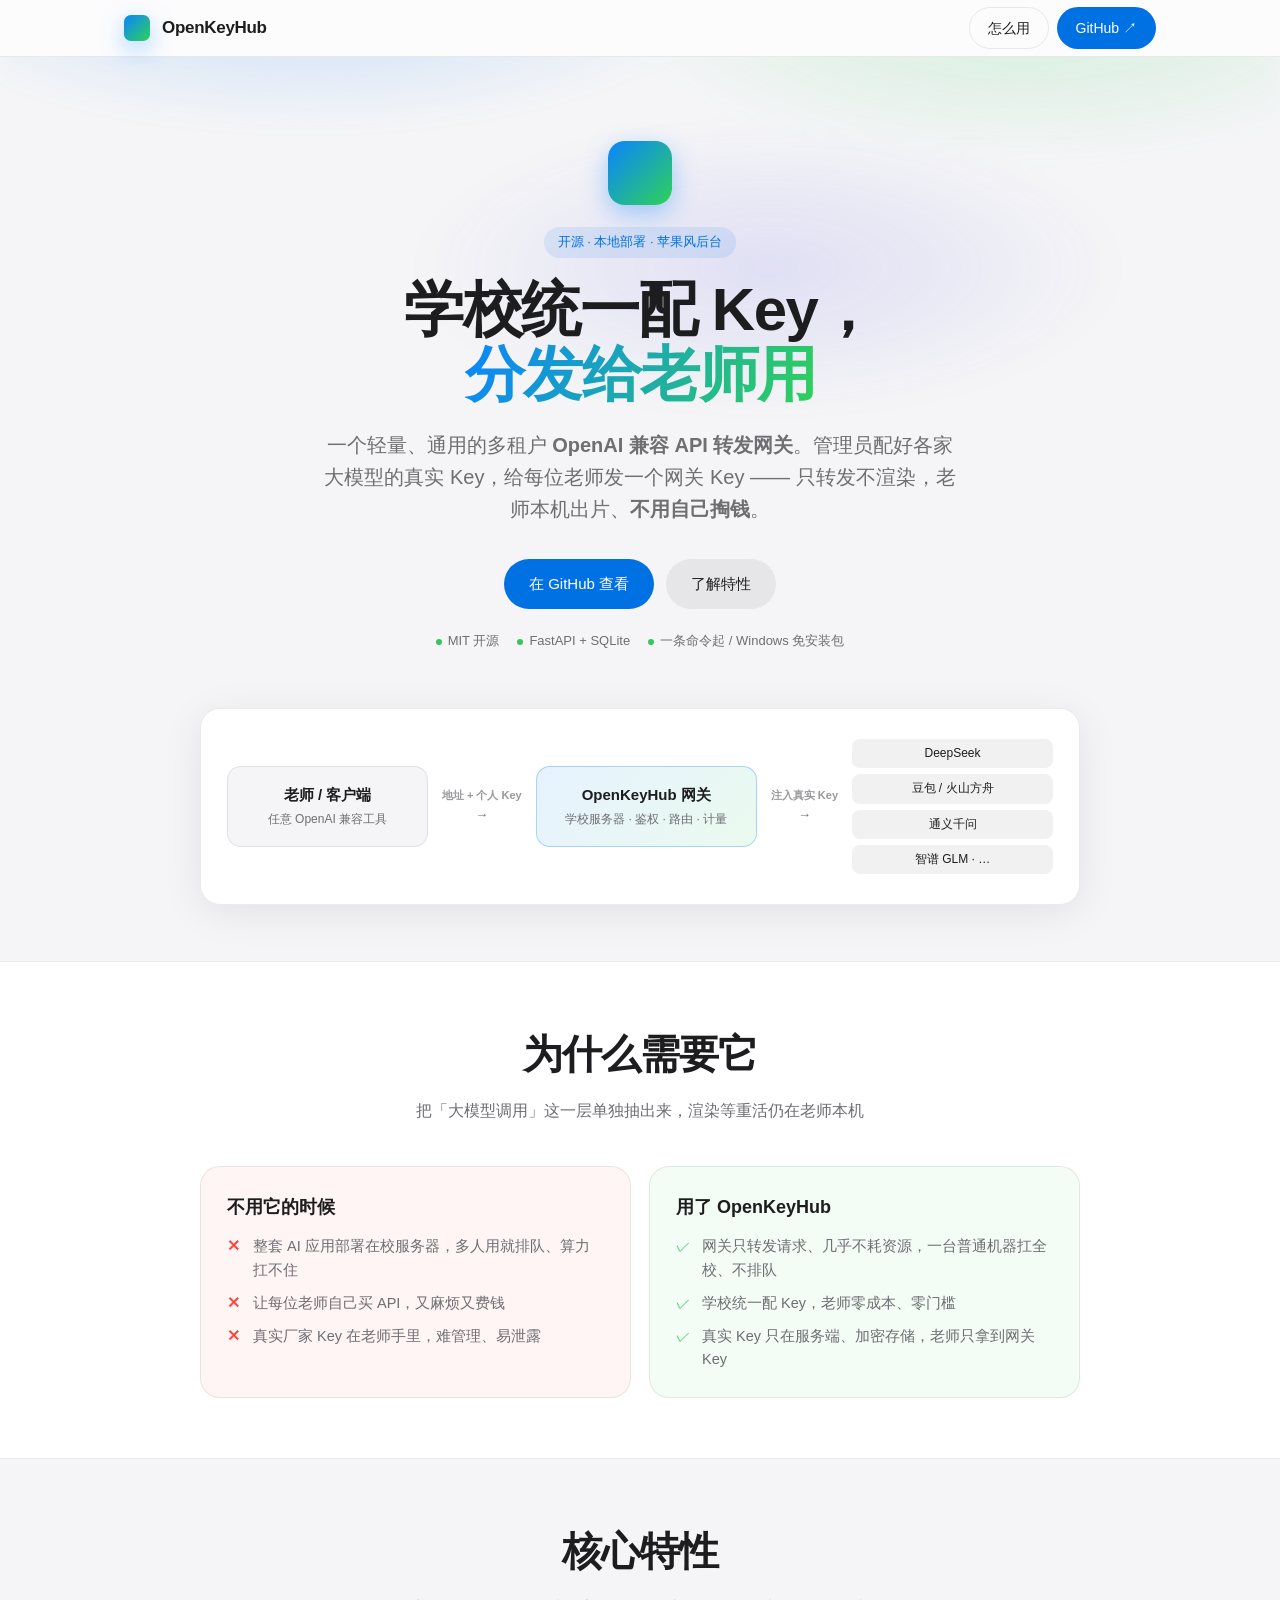
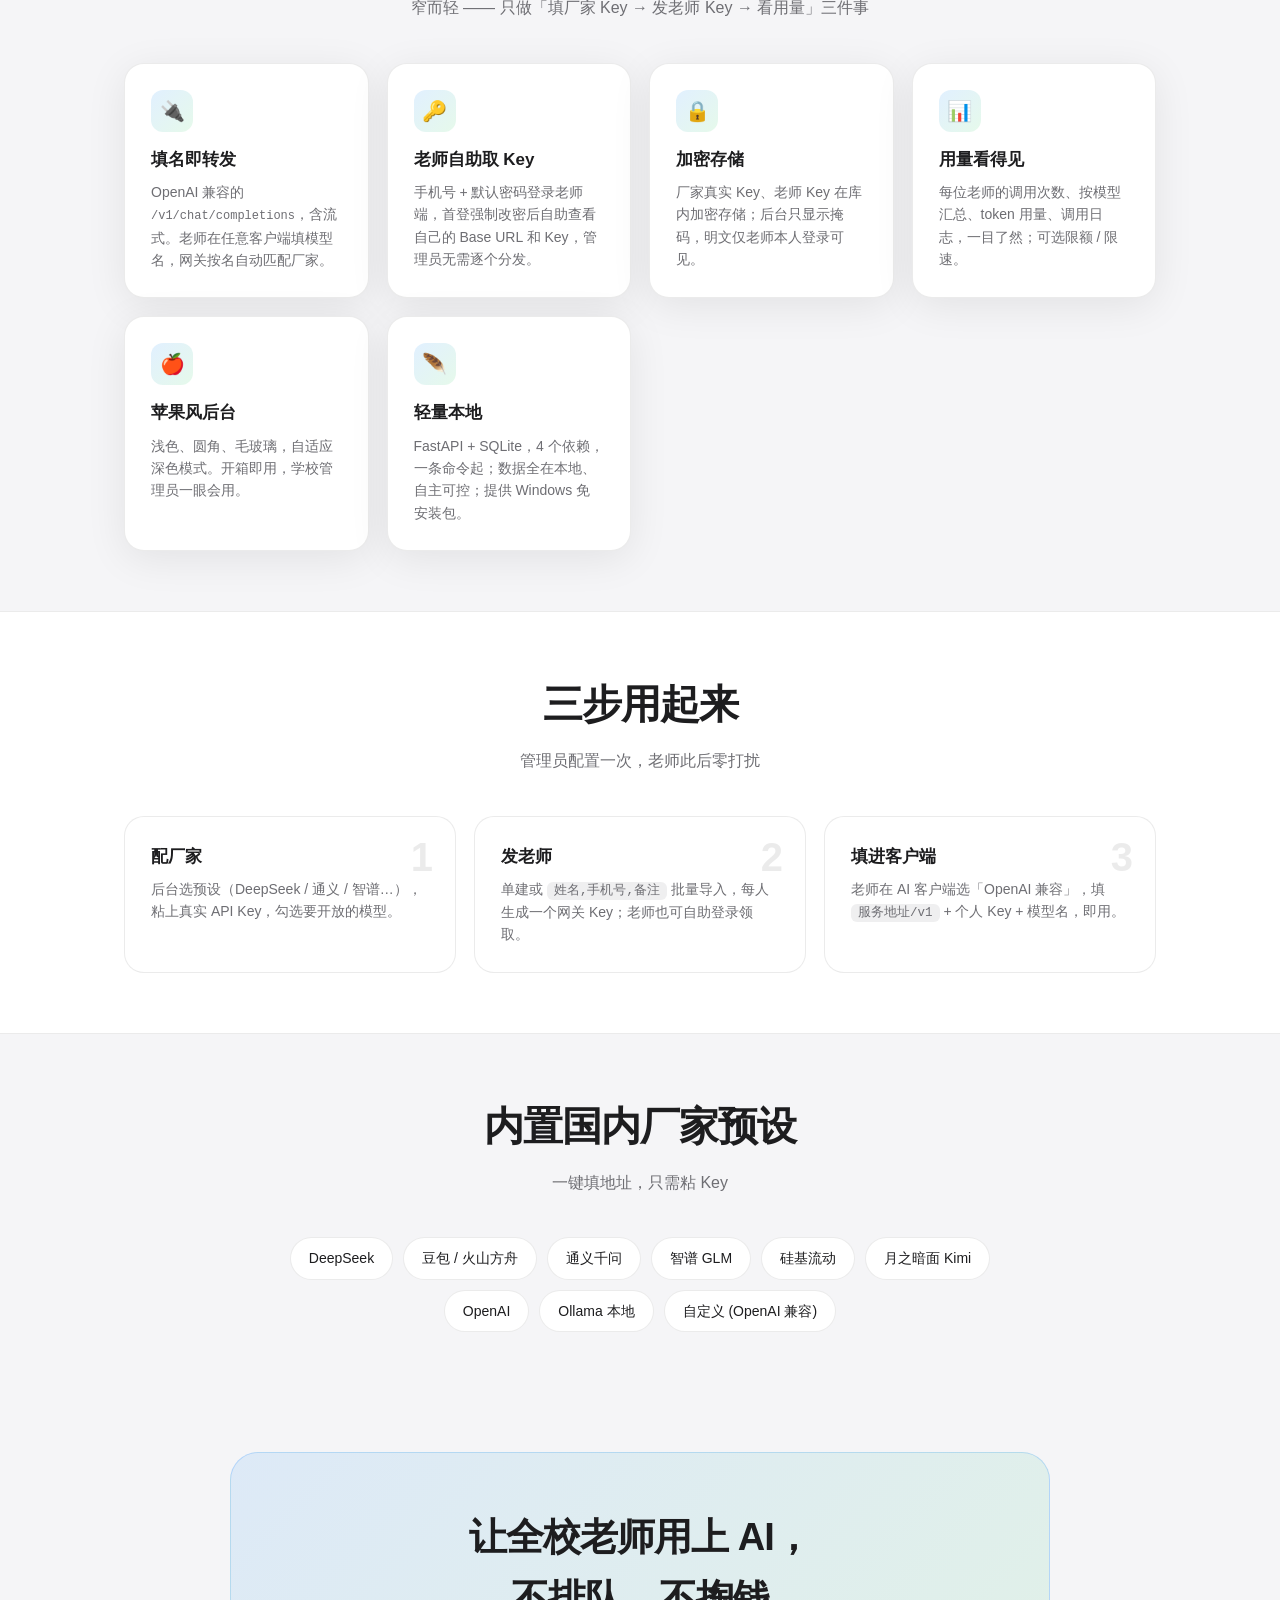
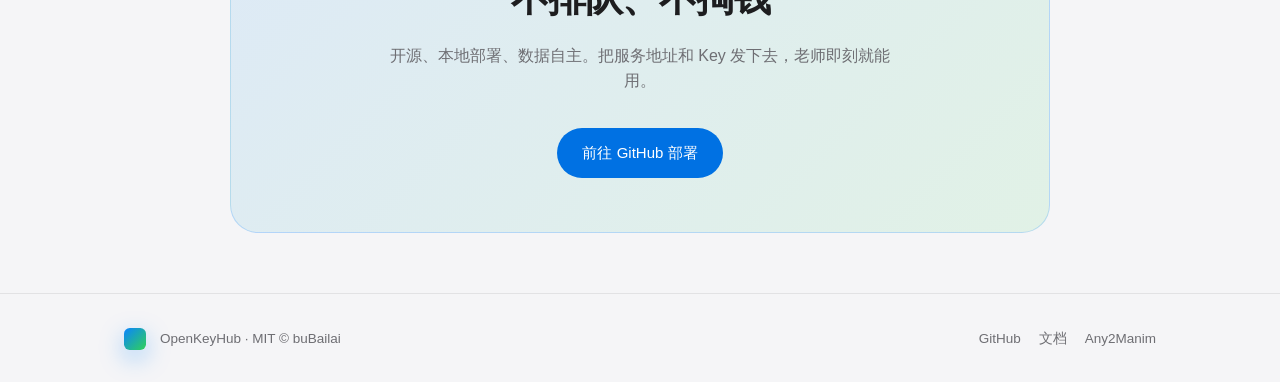
==== docs/index.html @ a52e0bde "新增落地页（docs/index.html）：单页介绍封面，苹果风，自包含可 GitHub Pages 托管" ====
<!DOCTYPE html>
<html lang="zh-CN">
<head>
<meta charset="UTF-8">
<meta name="viewport" content="width=device-width, initial-scale=1, viewport-fit=cover">
<title>OpenKeyHub · 学校统一配 Key，分发给老师</title>
<meta name="description" content="OpenKeyHub —— 一个轻量、通用的多租户 OpenAI 兼容 API 转发网关。学校统一配各家大模型 Key，给老师分发网关 Key；只转发不渲染，老师本机出片、不用自己掏钱。开源 · 本地部署。">
<style>
:root{
  --bg:#f5f5f7; --bg2:#fff; --ink:#1d1d1f; --ink2:#6e6e73;
  --line:rgba(0,0,0,.08); --blue:#0071e3; --green:#34c759;
  --radius:20px; --shadow:0 8px 40px rgba(0,0,0,.08);
  --glass:rgba(255,255,255,.7);
}
@media (prefers-color-scheme:dark){
  :root{--bg:#000;--bg2:#1c1c1e;--ink:#f5f5f7;--ink2:#98989d;
    --line:rgba(255,255,255,.12);--glass:rgba(28,28,30,.66);--shadow:0 8px 40px rgba(0,0,0,.5);}
}
*{margin:0;padding:0;box-sizing:border-box}
html{scroll-behavior:smooth}
body{font-family:-apple-system,BlinkMacSystemFont,"SF Pro SC","SF Pro Text","PingFang SC","Helvetica Neue",Arial,sans-serif;
  background:var(--bg);color:var(--ink);-webkit-font-smoothing:antialiased;line-height:1.6;overflow-x:hidden}
a{color:inherit;text-decoration:none}
.wrap{max-width:1080px;margin:0 auto;padding:0 24px}
.logo-dot{width:var(--s,40px);height:var(--s,40px);border-radius:26%;
  background:linear-gradient(135deg,#0a84ff,#30d158);box-shadow:0 8px 24px rgba(10,132,255,.35)}

/* nav */
nav{position:sticky;top:0;z-index:20;backdrop-filter:saturate(180%) blur(20px);
  -webkit-backdrop-filter:saturate(180%) blur(20px);background:var(--glass);border-bottom:1px solid var(--line)}
nav .wrap{display:flex;align-items:center;gap:12px;height:56px}
nav .logo-dot{--s:26px}
nav b{font-size:17px;letter-spacing:-.3px}
nav .sp{margin-left:auto;display:flex;gap:8px;align-items:center}
.btn{display:inline-flex;align-items:center;gap:7px;border-radius:980px;padding:9px 18px;font-size:14px;
  font-weight:500;transition:.15s;border:1px solid transparent;white-space:nowrap}
.btn.primary{background:var(--blue);color:#fff}
.btn.primary:hover{filter:brightness(1.06);transform:translateY(-1px)}
.btn.ghost{background:rgba(120,120,128,.12);color:var(--ink)}
.btn.ghost:hover{background:rgba(120,120,128,.2)}
.btn.line{border-color:var(--line)}

/* hero */
.hero{position:relative;padding:84px 0 56px;text-align:center;overflow:hidden}
.hero::before{content:"";position:absolute;inset:-20% 0 auto 0;height:560px;z-index:0;
  background:
    radial-gradient(48% 40% at 24% 18%,rgba(10,132,255,.20),transparent 70%),
    radial-gradient(46% 42% at 80% 22%,rgba(48,209,88,.18),transparent 70%),
    radial-gradient(40% 38% at 60% 70%,rgba(94,92,230,.14),transparent 70%);
  filter:blur(8px)}
.hero .wrap{position:relative;z-index:1}
.hero .logo-dot{--s:64px;margin:0 auto 22px}
.eyebrow{display:inline-block;font-size:13px;font-weight:500;color:var(--blue);
  background:rgba(0,113,227,.1);padding:5px 14px;border-radius:980px;margin-bottom:20px}
h1{font-size:clamp(34px,6vw,60px);line-height:1.08;letter-spacing:-1.5px;font-weight:680}
h1 .grad{background:linear-gradient(120deg,#0a84ff,#30d158);-webkit-background-clip:text;background-clip:text;color:transparent}
.lead{font-size:clamp(16px,2.2vw,20px);color:var(--ink2);max-width:640px;margin:22px auto 0}
.cta{display:flex;gap:12px;justify-content:center;flex-wrap:wrap;margin-top:34px}
.cta .btn{padding:12px 24px;font-size:15px}
.meta{margin-top:22px;font-size:13px;color:var(--ink2);display:flex;gap:18px;justify-content:center;flex-wrap:wrap}
.meta span{display:inline-flex;align-items:center;gap:6px}
.dot{width:6px;height:6px;border-radius:50%;background:var(--green)}

/* flow diagram (composite cover visual) */
.flow{margin:56px auto 0;max-width:880px;background:var(--bg2);border:1px solid var(--line);
  border-radius:var(--radius);box-shadow:var(--shadow);padding:30px 26px;
  display:grid;grid-template-columns:1fr auto 1.1fr auto 1fr;align-items:center;gap:14px}
.node{text-align:center}
.node .box{background:var(--bg);border:1px solid var(--line);border-radius:14px;padding:16px 12px}
.node.hub .box{background:linear-gradient(135deg,rgba(10,132,255,.1),rgba(48,209,88,.1));
  border-color:rgba(10,132,255,.3)}
.node .t{font-weight:600;font-size:15px}
.node .s{font-size:12px;color:var(--ink2);margin-top:3px}
.vendors{display:flex;flex-direction:column;gap:6px}
.vendors .v{font-size:12px;background:rgba(120,120,128,.1);border-radius:8px;padding:5px 8px}
.arrow{color:var(--ink2);font-size:13px;text-align:center}
.arrow b{display:block;font-size:11px;opacity:.7}
@media(max-width:760px){.flow{grid-template-columns:1fr;gap:10px}.arrow{transform:rotate(90deg);padding:2px 0}}

/* sections */
section{padding:60px 0}
.sec-h{text-align:center;margin-bottom:42px}
.sec-h h2{font-size:clamp(26px,4vw,40px);letter-spacing:-1px;font-weight:680}
.sec-h p{color:var(--ink2);margin-top:12px;font-size:16px}

/* problem -> solution band */
.band{background:var(--bg2);border-top:1px solid var(--line);border-bottom:1px solid var(--line)}
.ps{display:grid;grid-template-columns:1fr 1fr;gap:18px;max-width:880px;margin:0 auto}
.ps .card{border:1px solid var(--line);border-radius:var(--radius);padding:26px}
.ps .pain{background:rgba(255,59,48,.05)}
.ps .fix{background:rgba(52,199,89,.06)}
.ps h3{font-size:18px;margin-bottom:14px}
.ps ul{list-style:none;display:flex;flex-direction:column;gap:10px}
.ps li{padding-left:26px;position:relative;color:var(--ink2);font-size:14.5px}
.ps li::before{position:absolute;left:0;top:0}
.ps .pain li::before{content:"✕";color:#ff3b30}
.ps .fix li::before{content:"✓";color:var(--green)}
@media(max-width:680px){.ps{grid-template-columns:1fr}}

/* features */
.grid{display:grid;grid-template-columns:repeat(auto-fit,minmax(240px,1fr));gap:18px}
.feat{background:var(--bg2);border:1px solid var(--line);border-radius:var(--radius);
  padding:26px;box-shadow:var(--shadow);transition:.2s}
.feat:hover{transform:translateY(-3px)}
.feat .ic{width:42px;height:42px;border-radius:12px;display:grid;place-items:center;font-size:20px;margin-bottom:14px;
  background:linear-gradient(135deg,rgba(10,132,255,.12),rgba(48,209,88,.12))}
.feat h3{font-size:17px;margin-bottom:8px}
.feat p{color:var(--ink2);font-size:14px}

/* steps */
.steps{display:grid;grid-template-columns:repeat(3,1fr);gap:18px;counter-reset:s}
.step{background:var(--bg2);border:1px solid var(--line);border-radius:var(--radius);padding:26px;position:relative}
.step::before{counter-increment:s;content:counter(s);position:absolute;top:20px;right:22px;
  font-size:40px;font-weight:700;color:var(--line);line-height:1}
.step h3{font-size:17px;margin-bottom:8px}
.step p{color:var(--ink2);font-size:14px}
.step code{font-family:ui-monospace,"SF Mono",Menlo,monospace;font-size:12.5px;
  background:rgba(120,120,128,.12);padding:2px 7px;border-radius:6px}
@media(max-width:760px){.steps{grid-template-columns:1fr}}

/* vendors strip */
.chips{display:flex;flex-wrap:wrap;gap:10px;justify-content:center;max-width:760px;margin:0 auto}
.chip{background:var(--bg2);border:1px solid var(--line);border-radius:980px;padding:9px 18px;font-size:14px;font-weight:500}

/* cta band */
.final{text-align:center}
.final .box{background:linear-gradient(135deg,rgba(10,132,255,.1),rgba(48,209,88,.1));
  border:1px solid rgba(10,132,255,.2);border-radius:28px;padding:54px 30px;max-width:820px;margin:0 auto}
.final h2{font-size:clamp(26px,4vw,38px);letter-spacing:-1px;font-weight:680}
.final p{color:var(--ink2);margin:14px auto 0;max-width:520px}

/* footer */
footer{border-top:1px solid var(--line);padding:34px 0;color:var(--ink2);font-size:13.5px}
footer .wrap{display:flex;align-items:center;gap:14px;flex-wrap:wrap}
footer .sp{margin-left:auto;display:flex;gap:18px}
footer a:hover{color:var(--ink)}
</style>
</head>
<body>

<nav>
  <div class="wrap">
    <div class="logo-dot"></div>
    <b>OpenKeyHub</b>
    <div class="sp">
      <a class="btn line" href="#how">怎么用</a>
      <a class="btn primary" href="https://github.com/buBailai/OpenKeyHub" target="_blank">GitHub ↗</a>
    </div>
  </div>
</nav>

<header class="hero">
  <div class="wrap">
    <div class="logo-dot"></div>
    <div class="eyebrow">开源 · 本地部署 · 苹果风后台</div>
    <h1>学校统一配 Key，<br><span class="grad">分发给老师用</span></h1>
    <p class="lead">一个轻量、通用的多租户 <b>OpenAI 兼容 API 转发网关</b>。管理员配好各家大模型的真实 Key，给每位老师发一个网关 Key —— 只转发不渲染，老师本机出片、<b>不用自己掏钱</b>。</p>
    <div class="cta">
      <a class="btn primary" href="https://github.com/buBailai/OpenKeyHub" target="_blank">在 GitHub 查看</a>
      <a class="btn ghost" href="#features">了解特性</a>
    </div>
    <div class="meta">
      <span><span class="dot"></span>MIT 开源</span>
      <span><span class="dot"></span>FastAPI + SQLite</span>
      <span><span class="dot"></span>一条命令起 / Windows 免安装包</span>
    </div>

    <!-- 复合封面：链路示意 -->
    <div class="flow">
      <div class="node">
        <div class="box"><div class="t">老师 / 客户端</div><div class="s">任意 OpenAI 兼容工具</div></div>
      </div>
      <div class="arrow"><b>地址 + 个人 Key</b>→</div>
      <div class="node hub">
        <div class="box"><div class="t">OpenKeyHub 网关</div><div class="s">学校服务器 · 鉴权 · 路由 · 计量</div></div>
      </div>
      <div class="arrow"><b>注入真实 Key</b>→</div>
      <div class="node">
        <div class="vendors">
          <div class="v">DeepSeek</div><div class="v">豆包 / 火山方舟</div>
          <div class="v">通义千问</div><div class="v">智谱 GLM · …</div>
        </div>
      </div>
    </div>
  </div>
</header>

<div class="band">
  <section>
    <div class="wrap">
      <div class="sec-h">
        <h2>为什么需要它</h2>
        <p>把「大模型调用」这一层单独抽出来，渲染等重活仍在老师本机</p>
      </div>
      <div class="ps">
        <div class="card pain">
          <h3>不用它的时候</h3>
          <ul>
            <li>整套 AI 应用部署在校服务器，多人用就排队、算力扛不住</li>
            <li>让每位老师自己买 API，又麻烦又费钱</li>
            <li>真实厂家 Key 在老师手里，难管理、易泄露</li>
          </ul>
        </div>
        <div class="card fix">
          <h3>用了 OpenKeyHub</h3>
          <ul>
            <li>网关只转发请求、几乎不耗资源，一台普通机器扛全校、不排队</li>
            <li>学校统一配 Key，老师零成本、零门槛</li>
            <li>真实 Key 只在服务端、加密存储，老师只拿到网关 Key</li>
          </ul>
        </div>
      </div>
    </div>
  </section>
</div>

<section id="features">
  <div class="wrap">
    <div class="sec-h">
      <h2>核心特性</h2>
      <p>窄而轻 —— 只做「填厂家 Key → 发老师 Key → 看用量」三件事</p>
    </div>
    <div class="grid">
      <div class="feat"><div class="ic">🔌</div><h3>填名即转发</h3>
        <p>OpenAI 兼容的 <code style="font-size:12px">/v1/chat/completions</code>，含流式。老师在任意客户端填模型名，网关按名自动匹配厂家。</p></div>
      <div class="feat"><div class="ic">🔑</div><h3>老师自助取 Key</h3>
        <p>手机号 + 默认密码登录老师端，首登强制改密后自助查看自己的 Base URL 和 Key，管理员无需逐个分发。</p></div>
      <div class="feat"><div class="ic">🔒</div><h3>加密存储</h3>
        <p>厂家真实 Key、老师 Key 在库内加密存储；后台只显示掩码，明文仅老师本人登录可见。</p></div>
      <div class="feat"><div class="ic">📊</div><h3>用量看得见</h3>
        <p>每位老师的调用次数、按模型汇总、token 用量、调用日志，一目了然；可选限额 / 限速。</p></div>
      <div class="feat"><div class="ic">🍎</div><h3>苹果风后台</h3>
        <p>浅色、圆角、毛玻璃，自适应深色模式。开箱即用，学校管理员一眼会用。</p></div>
      <div class="feat"><div class="ic">🪶</div><h3>轻量本地</h3>
        <p>FastAPI + SQLite，4 个依赖，一条命令起；数据全在本地、自主可控；提供 Windows 免安装包。</p></div>
    </div>
  </div>
</section>

<div class="band">
  <section id="how">
    <div class="wrap">
      <div class="sec-h">
        <h2>三步用起来</h2>
        <p>管理员配置一次，老师此后零打扰</p>
      </div>
      <div class="steps">
        <div class="step"><h3>配厂家</h3><p>后台选预设（DeepSeek / 通义 / 智谱…），粘上真实 API Key，勾选要开放的模型。</p></div>
        <div class="step"><h3>发老师</h3><p>单建或 <code>姓名,手机号,备注</code> 批量导入，每人生成一个网关 Key；老师也可自助登录领取。</p></div>
        <div class="step"><h3>填进客户端</h3><p>老师在 AI 客户端选「OpenAI 兼容」，填 <code>服务地址/v1</code> + 个人 Key + 模型名，即用。</p></div>
      </div>
    </div>
  </section>
</div>

<section>
  <div class="wrap">
    <div class="sec-h"><h2>内置国内厂家预设</h2><p>一键填地址，只需粘 Key</p></div>
    <div class="chips">
      <span class="chip">DeepSeek</span><span class="chip">豆包 / 火山方舟</span><span class="chip">通义千问</span>
      <span class="chip">智谱 GLM</span><span class="chip">硅基流动</span><span class="chip">月之暗面 Kimi</span>
      <span class="chip">OpenAI</span><span class="chip">Ollama 本地</span><span class="chip">自定义 (OpenAI 兼容)</span>
    </div>
  </div>
</section>

<section class="final">
  <div class="wrap">
    <div class="box">
      <h2>让全校老师用上 AI，<br>不排队、不掏钱</h2>
      <p>开源、本地部署、数据自主。把服务地址和 Key 发下去，老师即刻就能用。</p>
      <div class="cta">
        <a class="btn primary" href="https://github.com/buBailai/OpenKeyHub" target="_blank">前往 GitHub 部署</a>
      </div>
    </div>
  </div>
</section>

<footer>
  <div class="wrap">
    <div class="logo-dot" style="--s:22px"></div>
    <span>OpenKeyHub · MIT © buBailai</span>
    <div class="sp">
      <a href="https://github.com/buBailai/OpenKeyHub" target="_blank">GitHub</a>
      <a href="https://github.com/buBailai/OpenKeyHub/blob/main/README.md" target="_blank">文档</a>
      <a href="https://github.com/buBailai/Any2Manim" target="_blank">Any2Manim</a>
    </div>
  </div>
</footer>

</body>
</html>
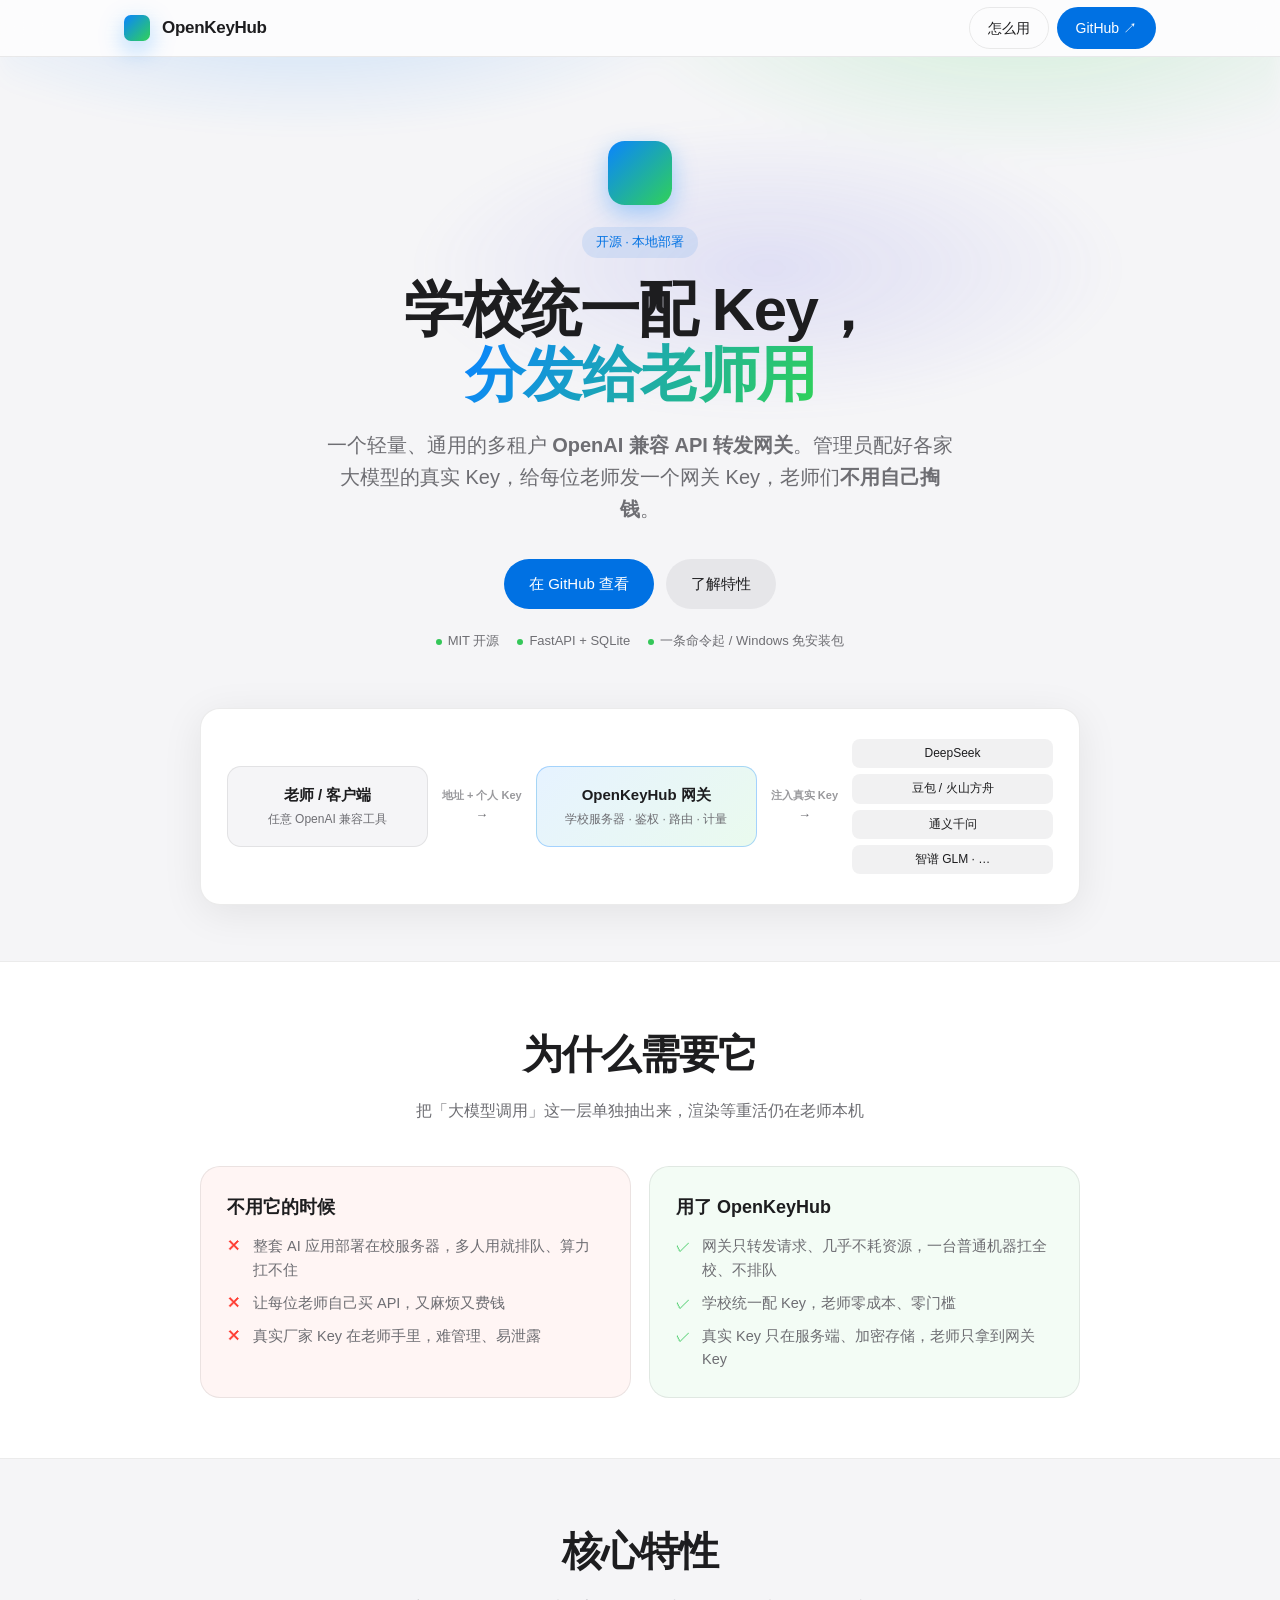
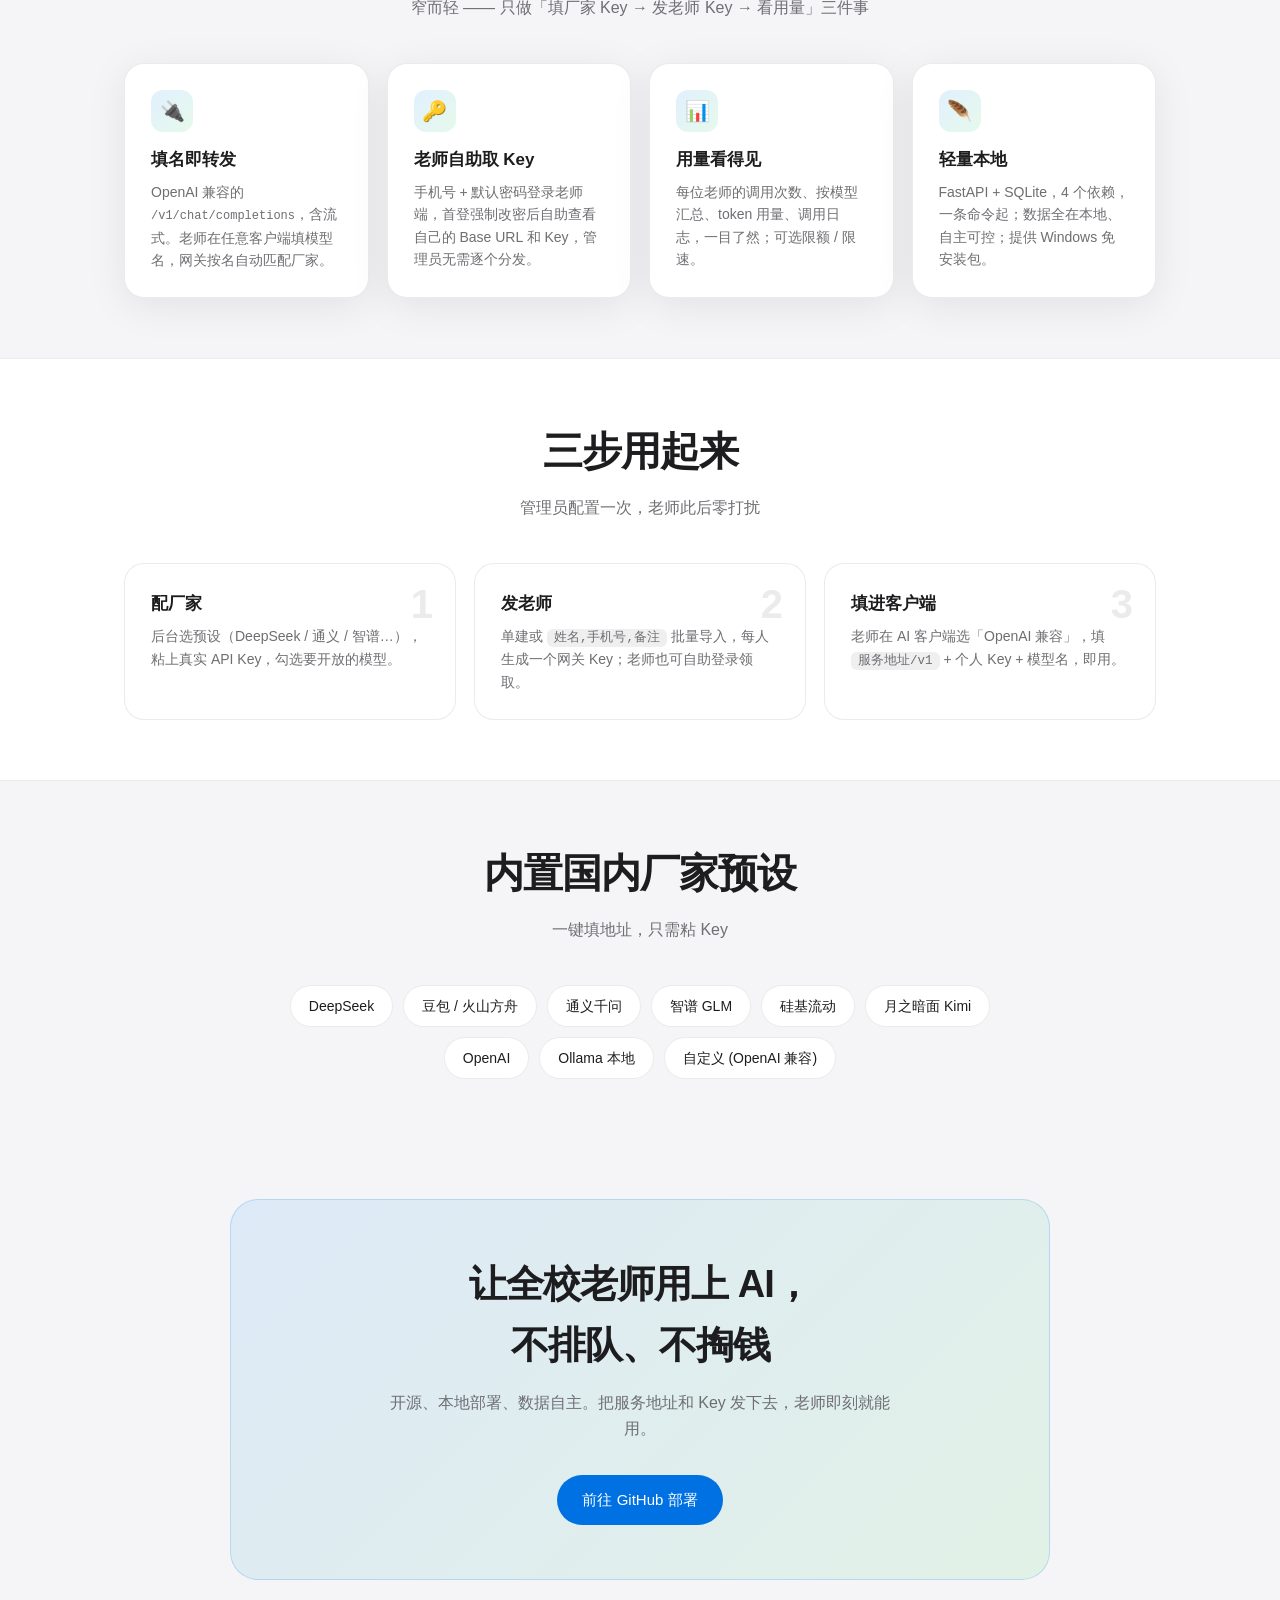
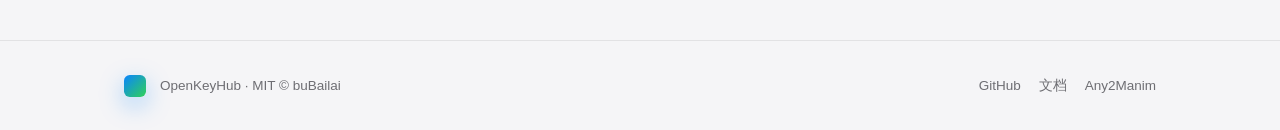
==== commit 9d4251ef: "落地页文案微调：精简首屏标语、移除苹果风后台/加密存储两张特性卡" ====
--- a/docs/index.html
+++ b/docs/index.html
@@ -152,9 +152,9 @@
 <header class="hero">
   <div class="wrap">
     <div class="logo-dot"></div>
-    <div class="eyebrow">开源 · 本地部署 · 苹果风后台</div>
+    <div class="eyebrow">开源 · 本地部署</div>
     <h1>学校统一配 Key，<br><span class="grad">分发给老师用</span></h1>
-    <p class="lead">一个轻量、通用的多租户 <b>OpenAI 兼容 API 转发网关</b>。管理员配好各家大模型的真实 Key，给每位老师发一个网关 Key —— 只转发不渲染，老师本机出片、<b>不用自己掏钱</b>。</p>
+    <p class="lead">一个轻量、通用的多租户 <b>OpenAI 兼容 API 转发网关</b>。管理员配好各家大模型的真实 Key，给每位老师发一个网关 Key，老师们<b>不用自己掏钱</b>。</p>
     <div class="cta">
       <a class="btn primary" href="https://github.com/buBailai/OpenKeyHub" target="_blank">在 GitHub 查看</a>
       <a class="btn ghost" href="#features">了解特性</a>
@@ -225,12 +225,8 @@
         <p>OpenAI 兼容的 <code style="font-size:12px">/v1/chat/completions</code>，含流式。老师在任意客户端填模型名，网关按名自动匹配厂家。</p></div>
       <div class="feat"><div class="ic">🔑</div><h3>老师自助取 Key</h3>
         <p>手机号 + 默认密码登录老师端，首登强制改密后自助查看自己的 Base URL 和 Key，管理员无需逐个分发。</p></div>
-      <div class="feat"><div class="ic">🔒</div><h3>加密存储</h3>
-        <p>厂家真实 Key、老师 Key 在库内加密存储；后台只显示掩码，明文仅老师本人登录可见。</p></div>
       <div class="feat"><div class="ic">📊</div><h3>用量看得见</h3>
         <p>每位老师的调用次数、按模型汇总、token 用量、调用日志，一目了然；可选限额 / 限速。</p></div>
-      <div class="feat"><div class="ic">🍎</div><h3>苹果风后台</h3>
-        <p>浅色、圆角、毛玻璃，自适应深色模式。开箱即用，学校管理员一眼会用。</p></div>
       <div class="feat"><div class="ic">🪶</div><h3>轻量本地</h3>
         <p>FastAPI + SQLite，4 个依赖，一条命令起；数据全在本地、自主可控；提供 Windows 免安装包。</p></div>
     </div>
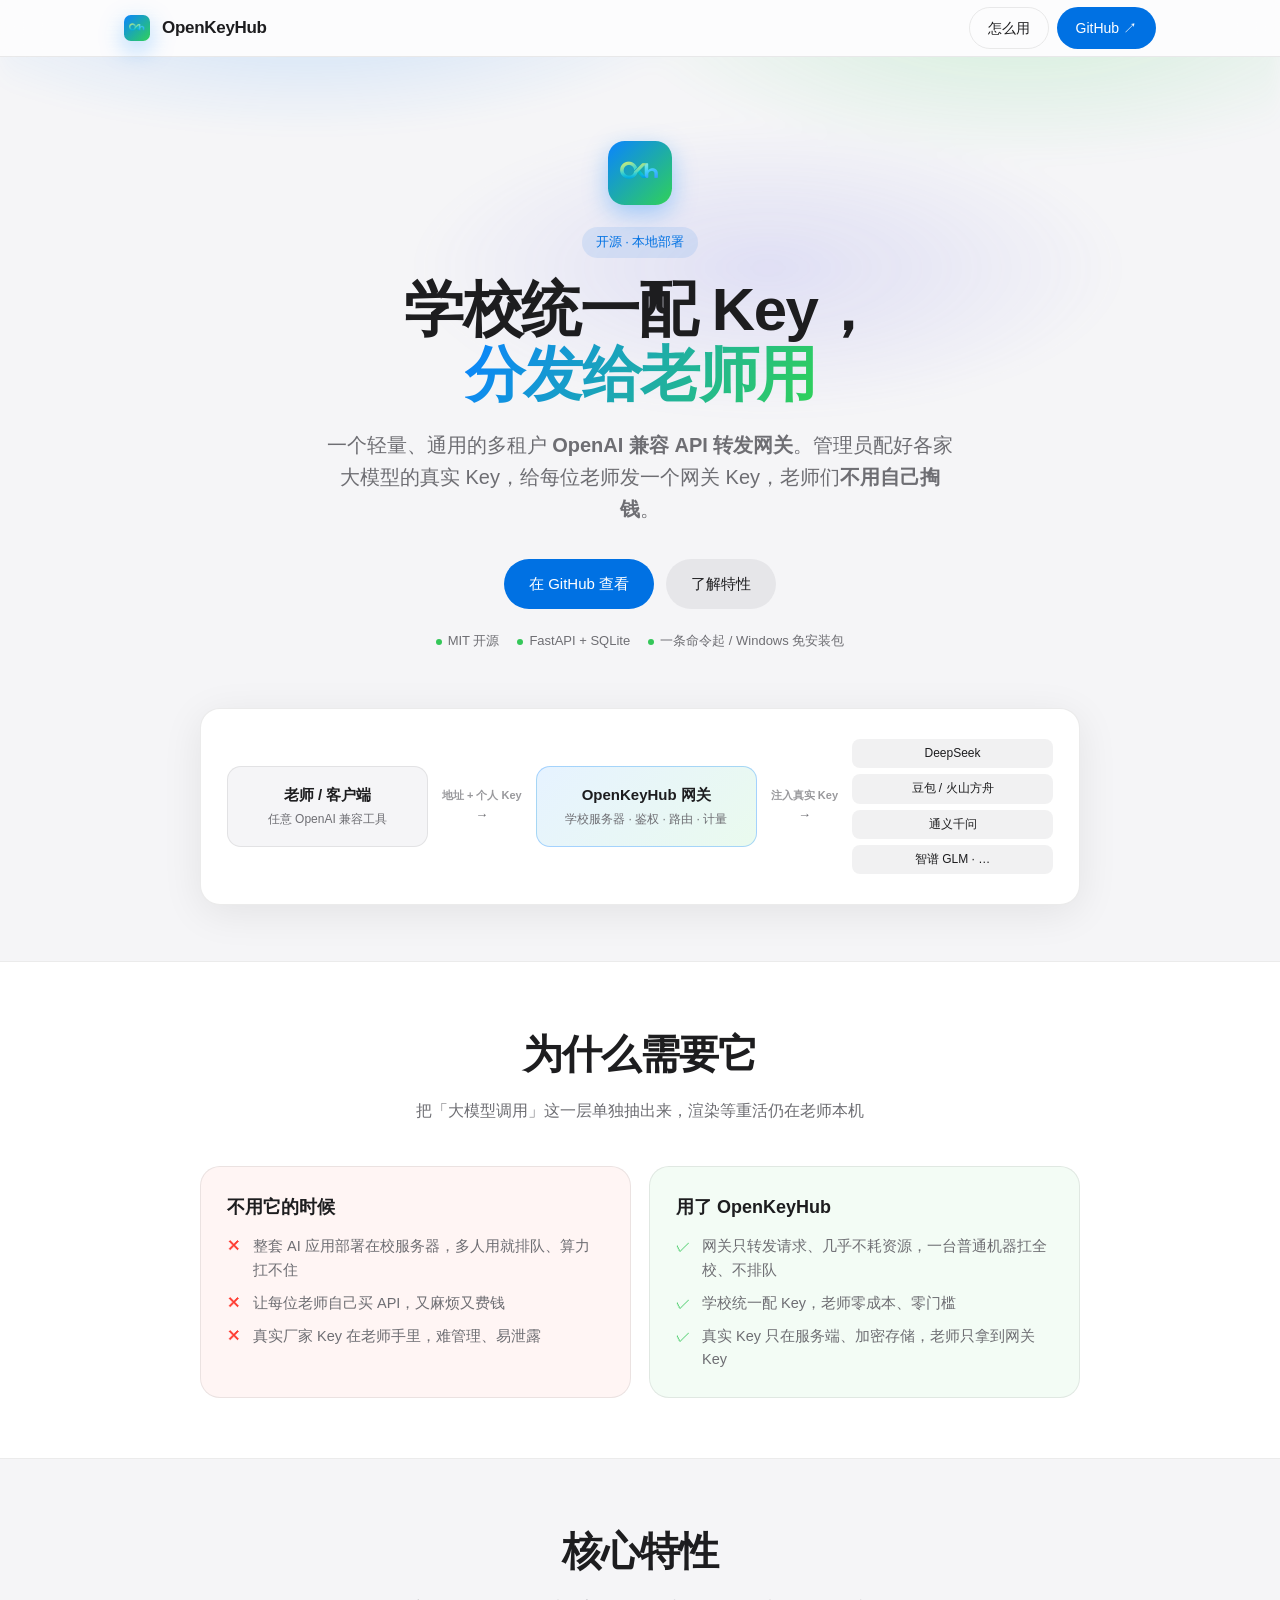
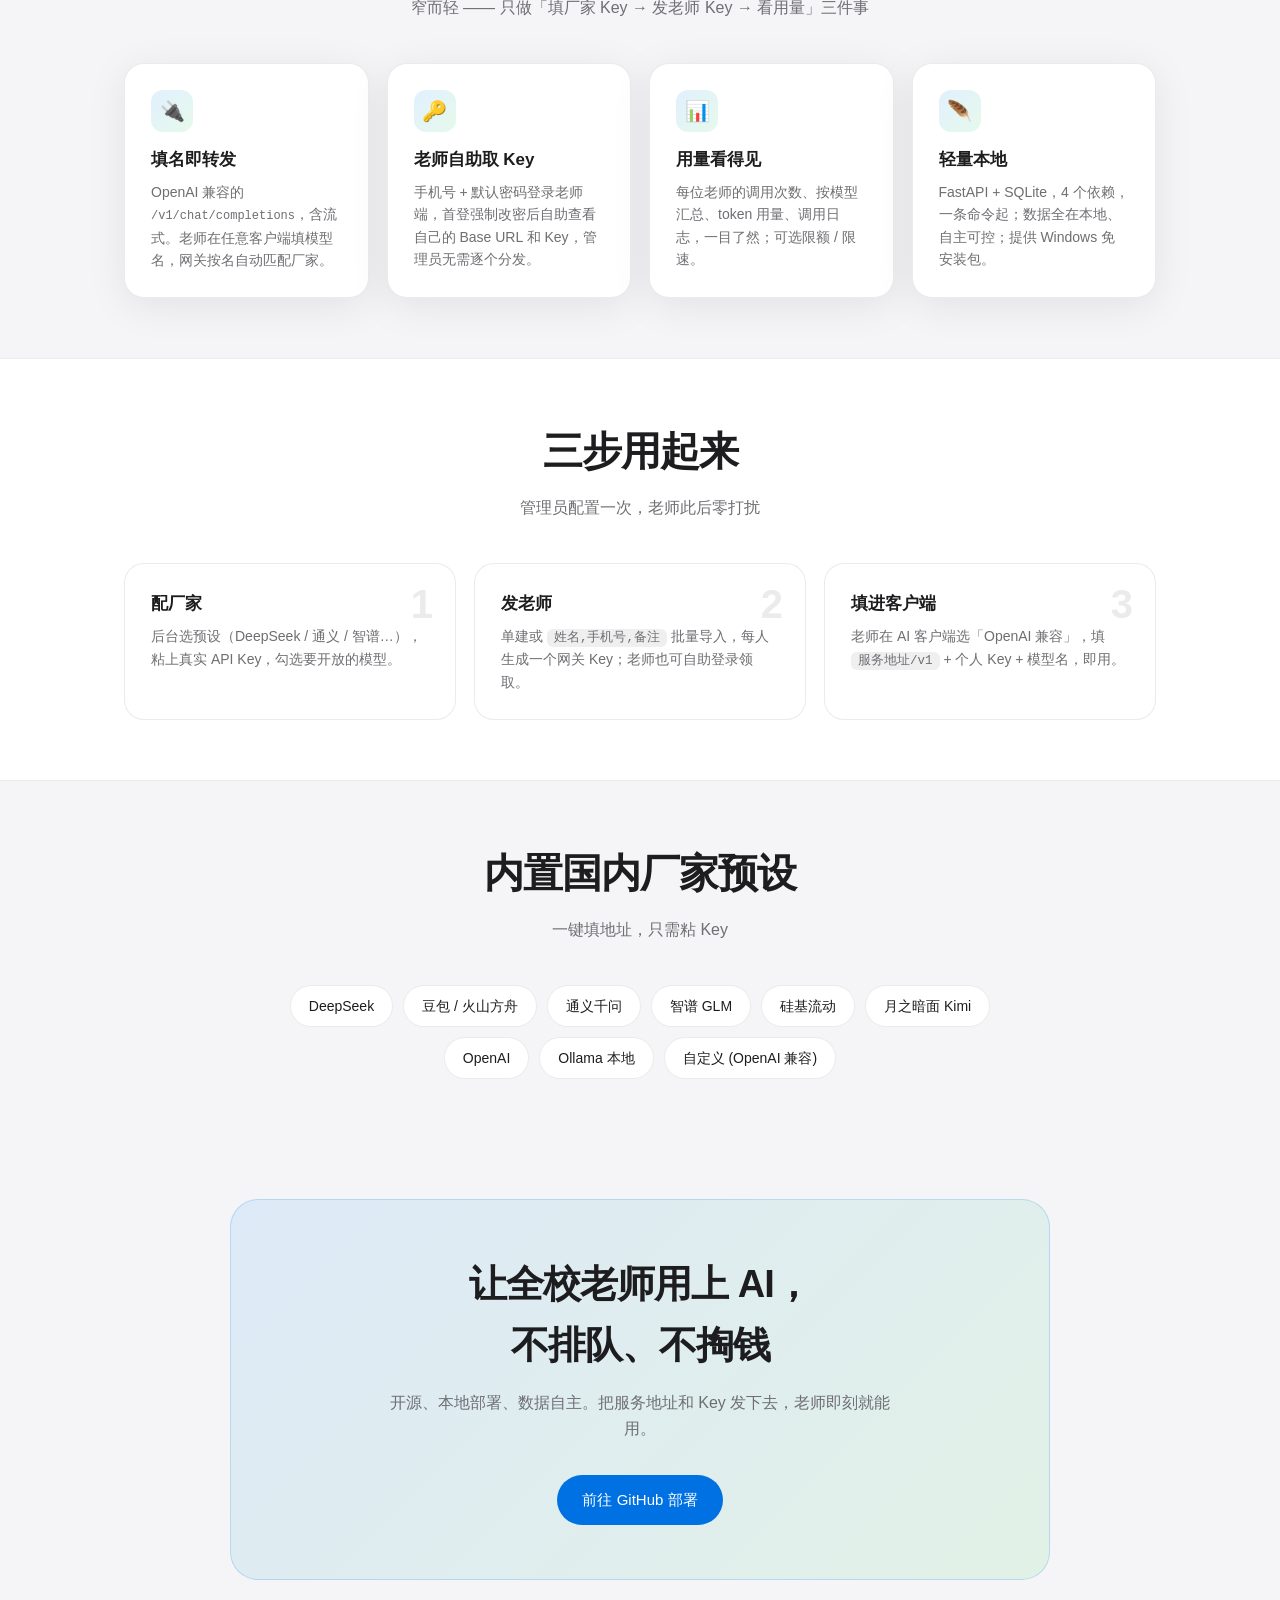
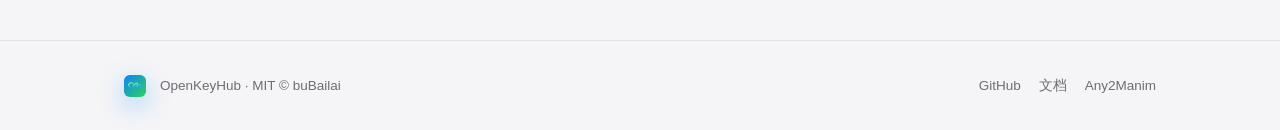
==== commit 048b4ccc: "v1.0.2：新增项目图标 OKh —— 落地页/后台/老师端启用 logo + favicon" ====
--- a/docs/index.html
+++ b/docs/index.html
@@ -4,6 +4,8 @@
 <meta charset="UTF-8">
 <meta name="viewport" content="width=device-width, initial-scale=1, viewport-fit=cover">
 <title>OpenKeyHub · 学校统一配 Key，分发给老师</title>
+<link rel="icon" type="image/png" href="icon.png">
+<link rel="apple-touch-icon" href="icon.png">
 <meta name="description" content="OpenKeyHub —— 一个轻量、通用的多租户 OpenAI 兼容 API 转发网关。学校统一配各家大模型 Key，给老师分发网关 Key；只转发不渲染，老师本机出片、不用自己掏钱。开源 · 本地部署。">
 <style>
 :root{
@@ -22,7 +24,7 @@
   background:var(--bg);color:var(--ink);-webkit-font-smoothing:antialiased;line-height:1.6;overflow-x:hidden}
 a{color:inherit;text-decoration:none}
 .wrap{max-width:1080px;margin:0 auto;padding:0 24px}
-.logo-dot{width:var(--s,40px);height:var(--s,40px);border-radius:26%;
+.logo-dot{width:var(--s,40px);height:var(--s,40px);border-radius:26%;object-fit:cover;display:block;
   background:linear-gradient(135deg,#0a84ff,#30d158);box-shadow:0 8px 24px rgba(10,132,255,.35)}
 
 /* nav */
@@ -140,7 +142,7 @@
 
 <nav>
   <div class="wrap">
-    <div class="logo-dot"></div>
+    <img class="logo-dot" src="icon.png" alt="OpenKeyHub">
     <b>OpenKeyHub</b>
     <div class="sp">
       <a class="btn line" href="#how">怎么用</a>
@@ -151,7 +153,7 @@
 
 <header class="hero">
   <div class="wrap">
-    <div class="logo-dot"></div>
+    <img class="logo-dot" src="icon.png" alt="OpenKeyHub">
     <div class="eyebrow">开源 · 本地部署</div>
     <h1>学校统一配 Key，<br><span class="grad">分发给老师用</span></h1>
     <p class="lead">一个轻量、通用的多租户 <b>OpenAI 兼容 API 转发网关</b>。管理员配好各家大模型的真实 Key，给每位老师发一个网关 Key，老师们<b>不用自己掏钱</b>。</p>
@@ -274,7 +276,7 @@
 
 <footer>
   <div class="wrap">
-    <div class="logo-dot" style="--s:22px"></div>
+    <img class="logo-dot" src="icon.png" alt="OpenKeyHub" style="--s:22px">
     <span>OpenKeyHub · MIT © buBailai</span>
     <div class="sp">
       <a href="https://github.com/buBailai/OpenKeyHub" target="_blank">GitHub</a>
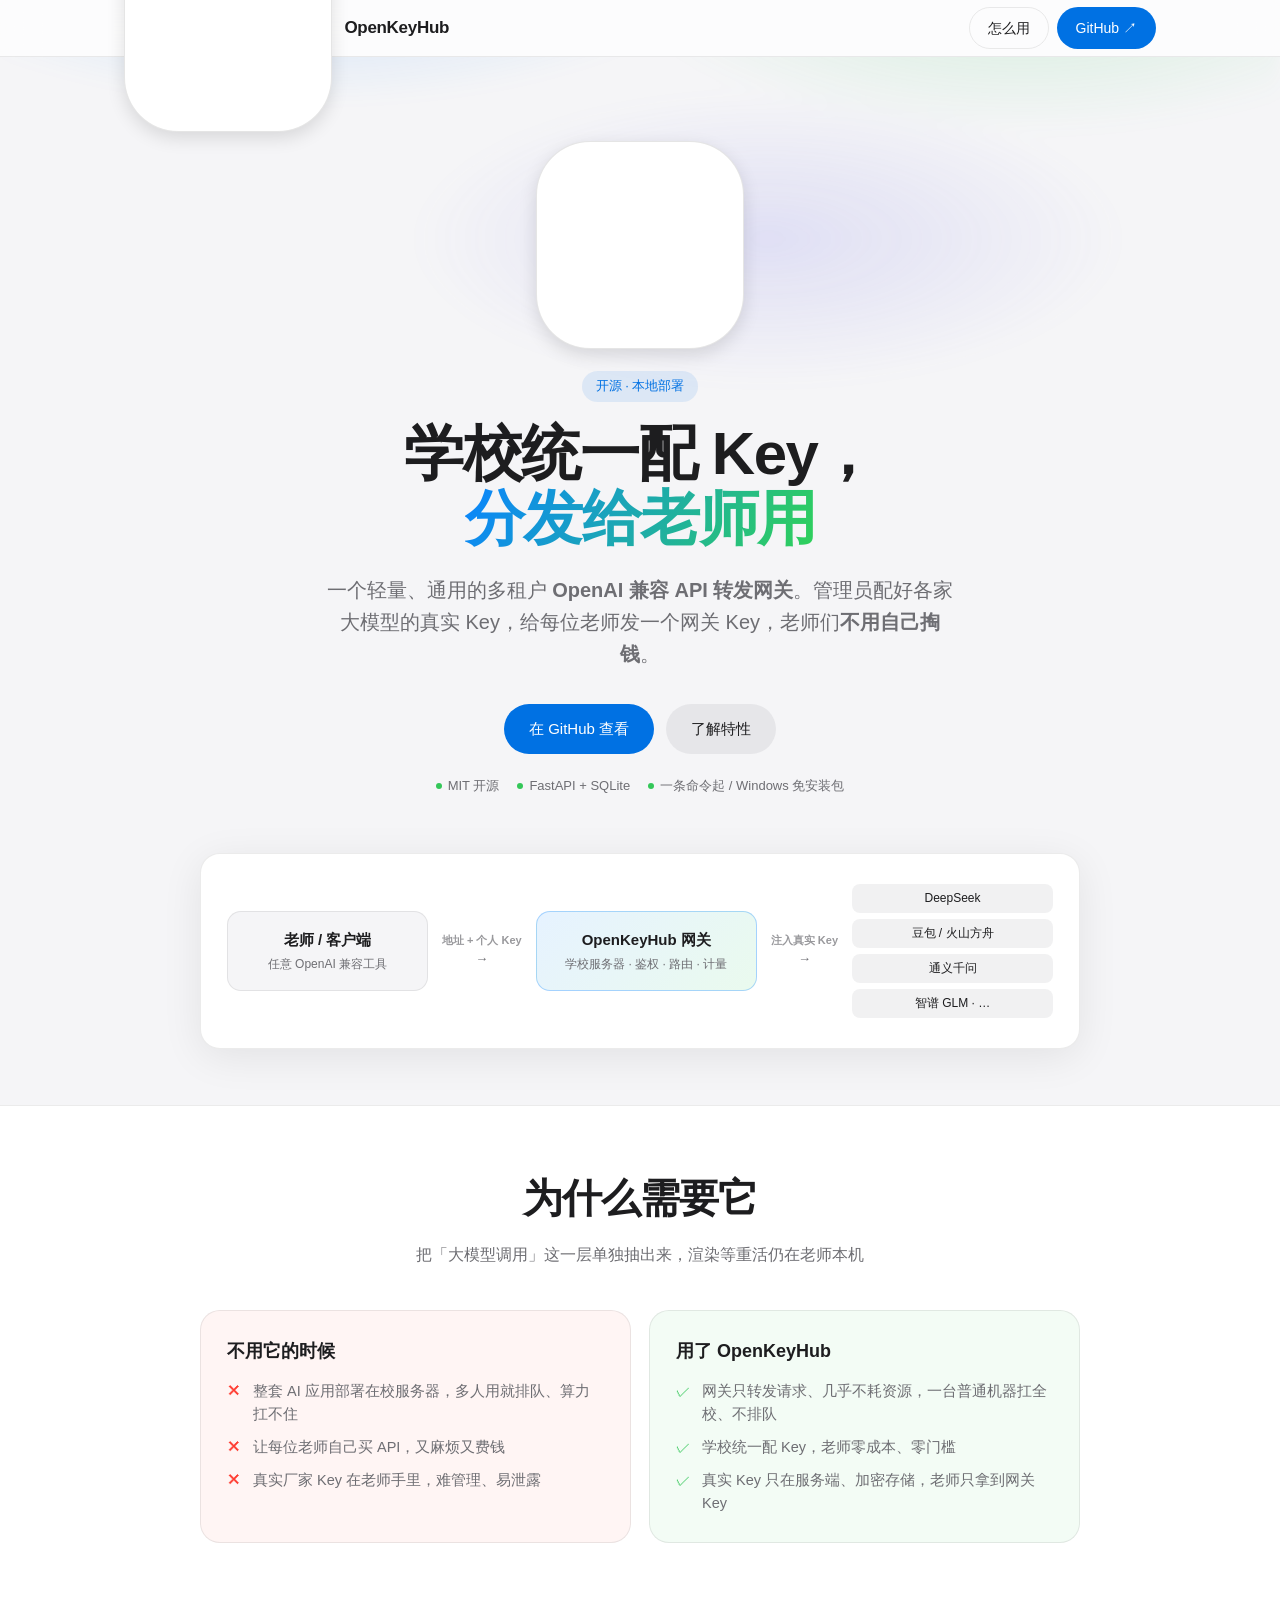
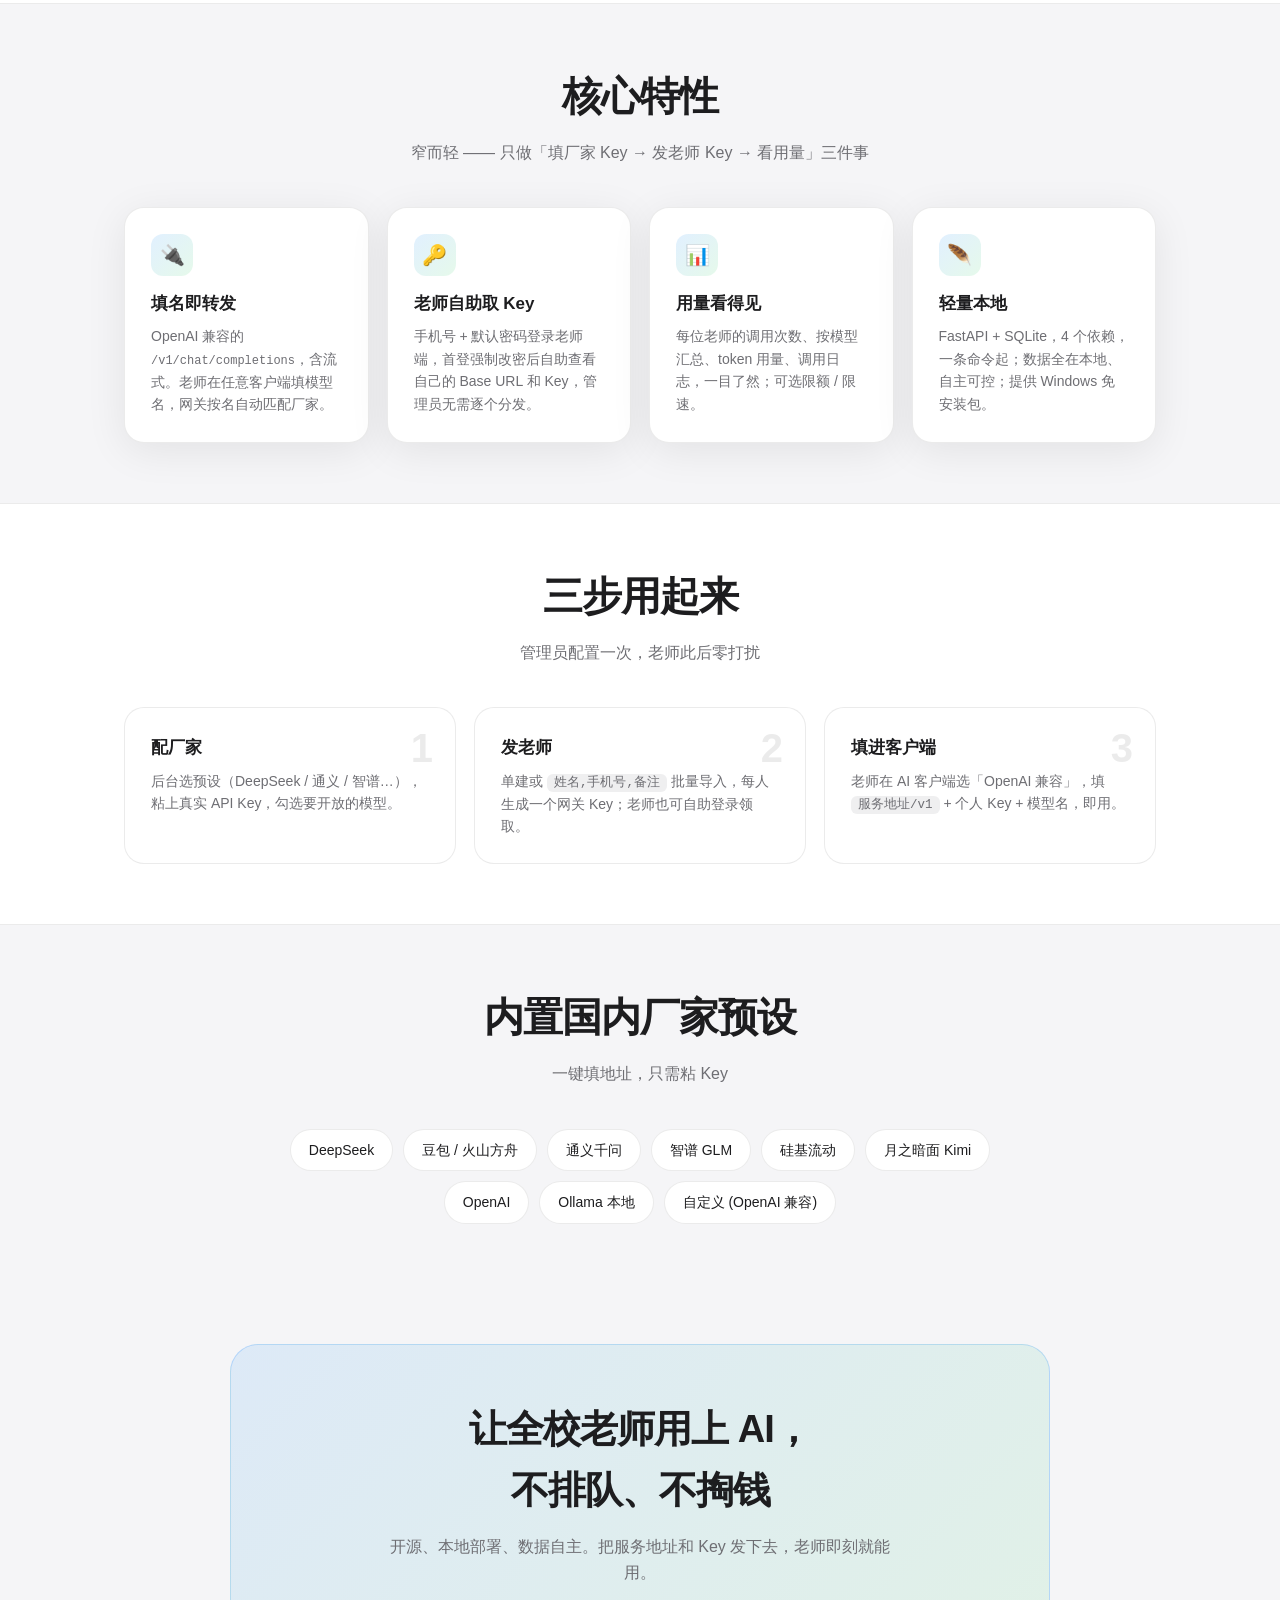
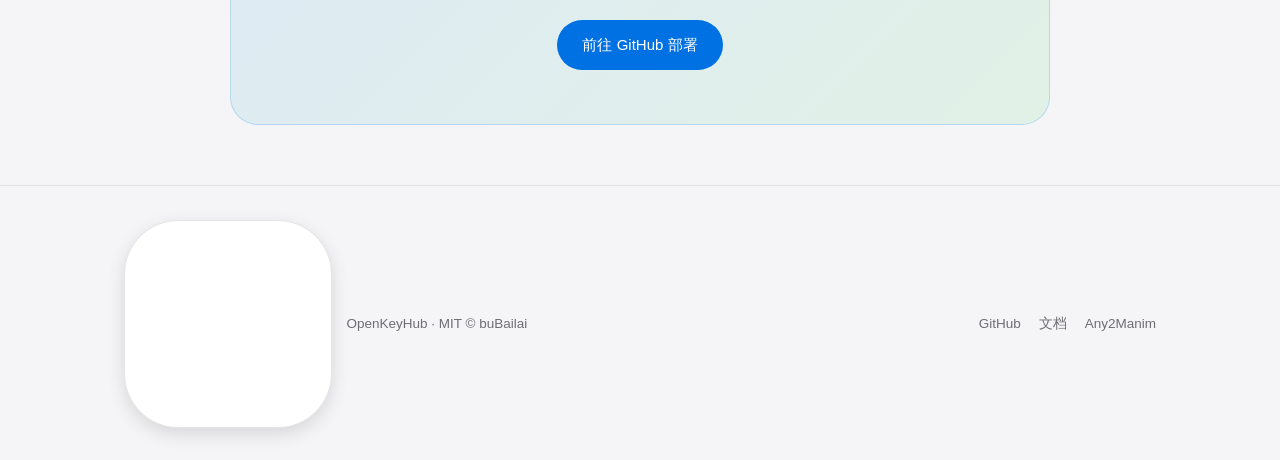
==== commit 635fd448: "logo 容器改白底+细边框（图标透明底，原蓝绿渐变会和图标撞色看不清）" ====
--- a/docs/index.html
+++ b/docs/index.html
@@ -24,8 +24,8 @@
   background:var(--bg);color:var(--ink);-webkit-font-smoothing:antialiased;line-height:1.6;overflow-x:hidden}
 a{color:inherit;text-decoration:none}
 .wrap{max-width:1080px;margin:0 auto;padding:0 24px}
-.logo-dot{width:var(--s,40px);height:var(--s,40px);border-radius:26%;object-fit:cover;display:block;
-  background:linear-gradient(135deg,#0a84ff,#30d158);box-shadow:0 8px 24px rgba(10,132,255,.35)}
+.logo-dot{width:var(--s,40px);height:var(--s,40px);border-radius:26%;object-fit:contain;display:block;padding:10%;
+  background:#fff;border:1px solid rgba(0,0,0,.1);box-shadow:0 6px 18px rgba(0,0,0,.12)}
 
 /* nav */
 nav{position:sticky;top:0;z-index:20;backdrop-filter:saturate(180%) blur(20px);
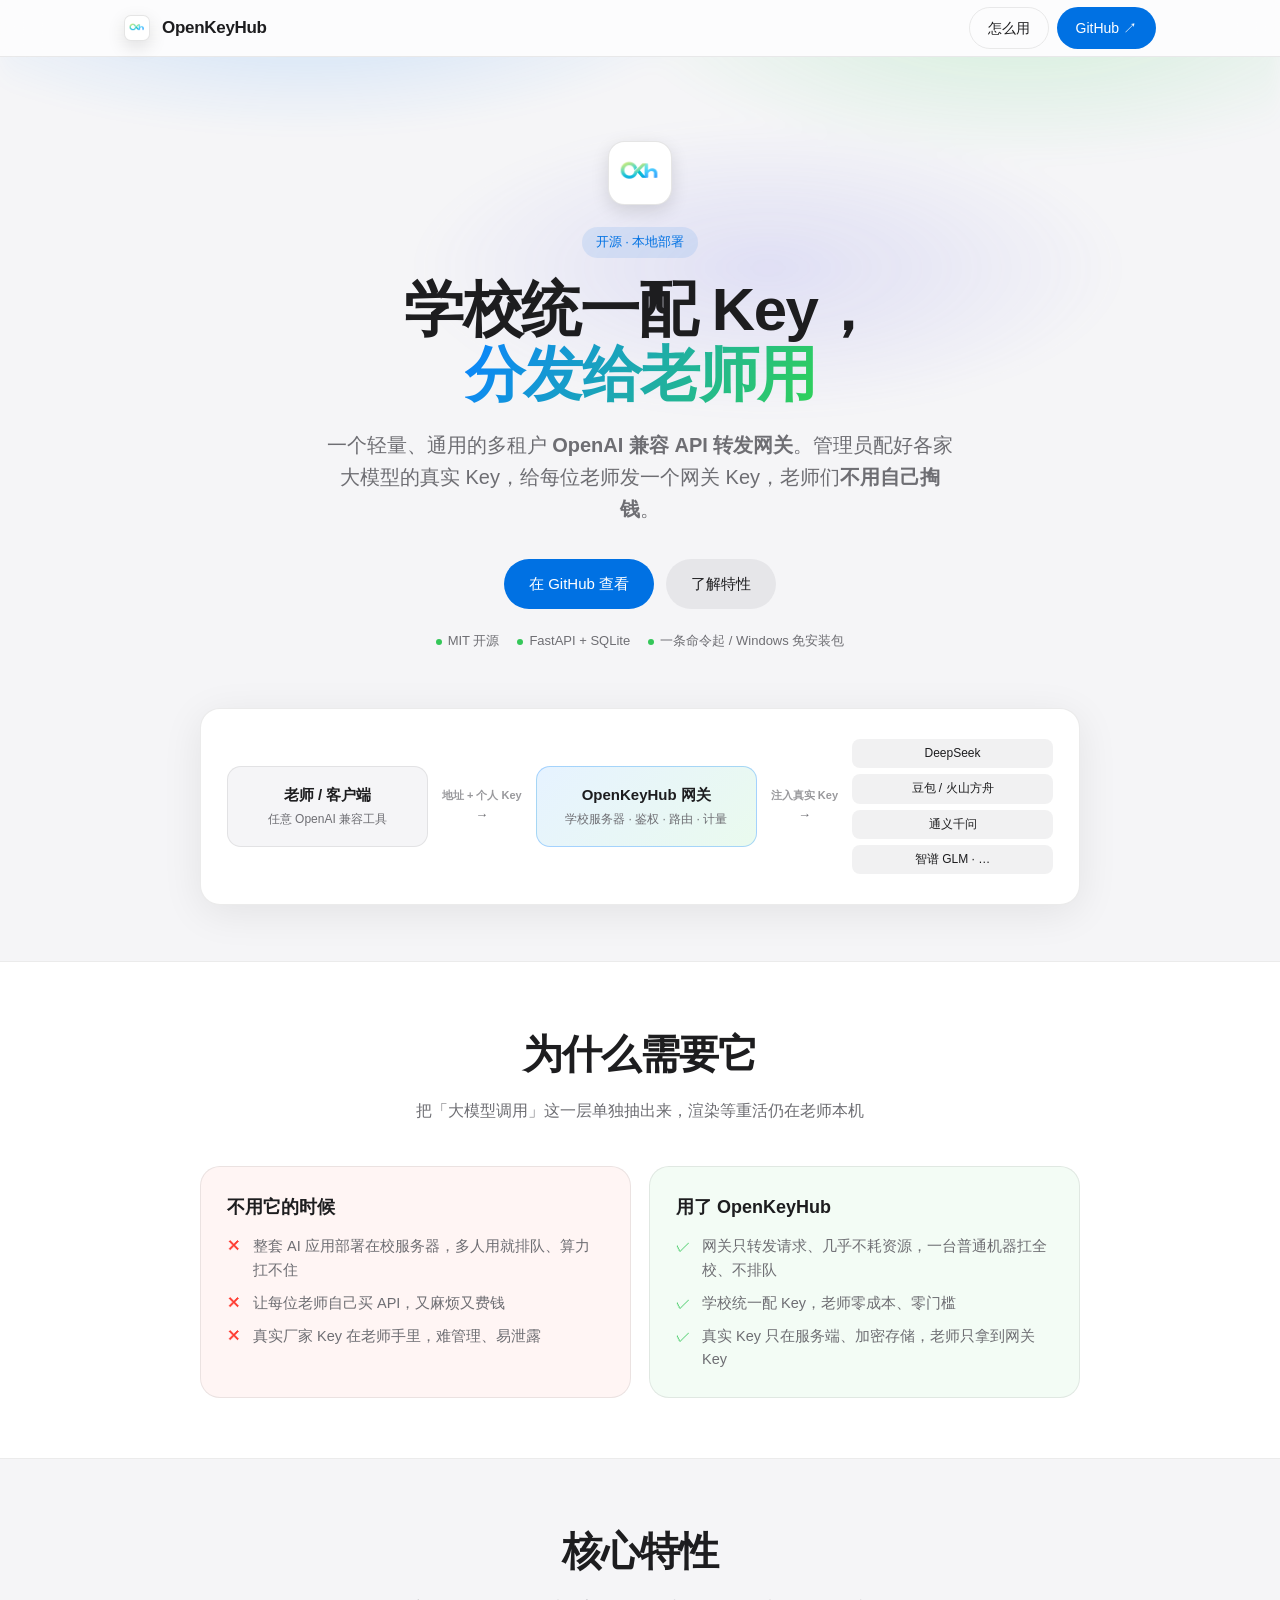
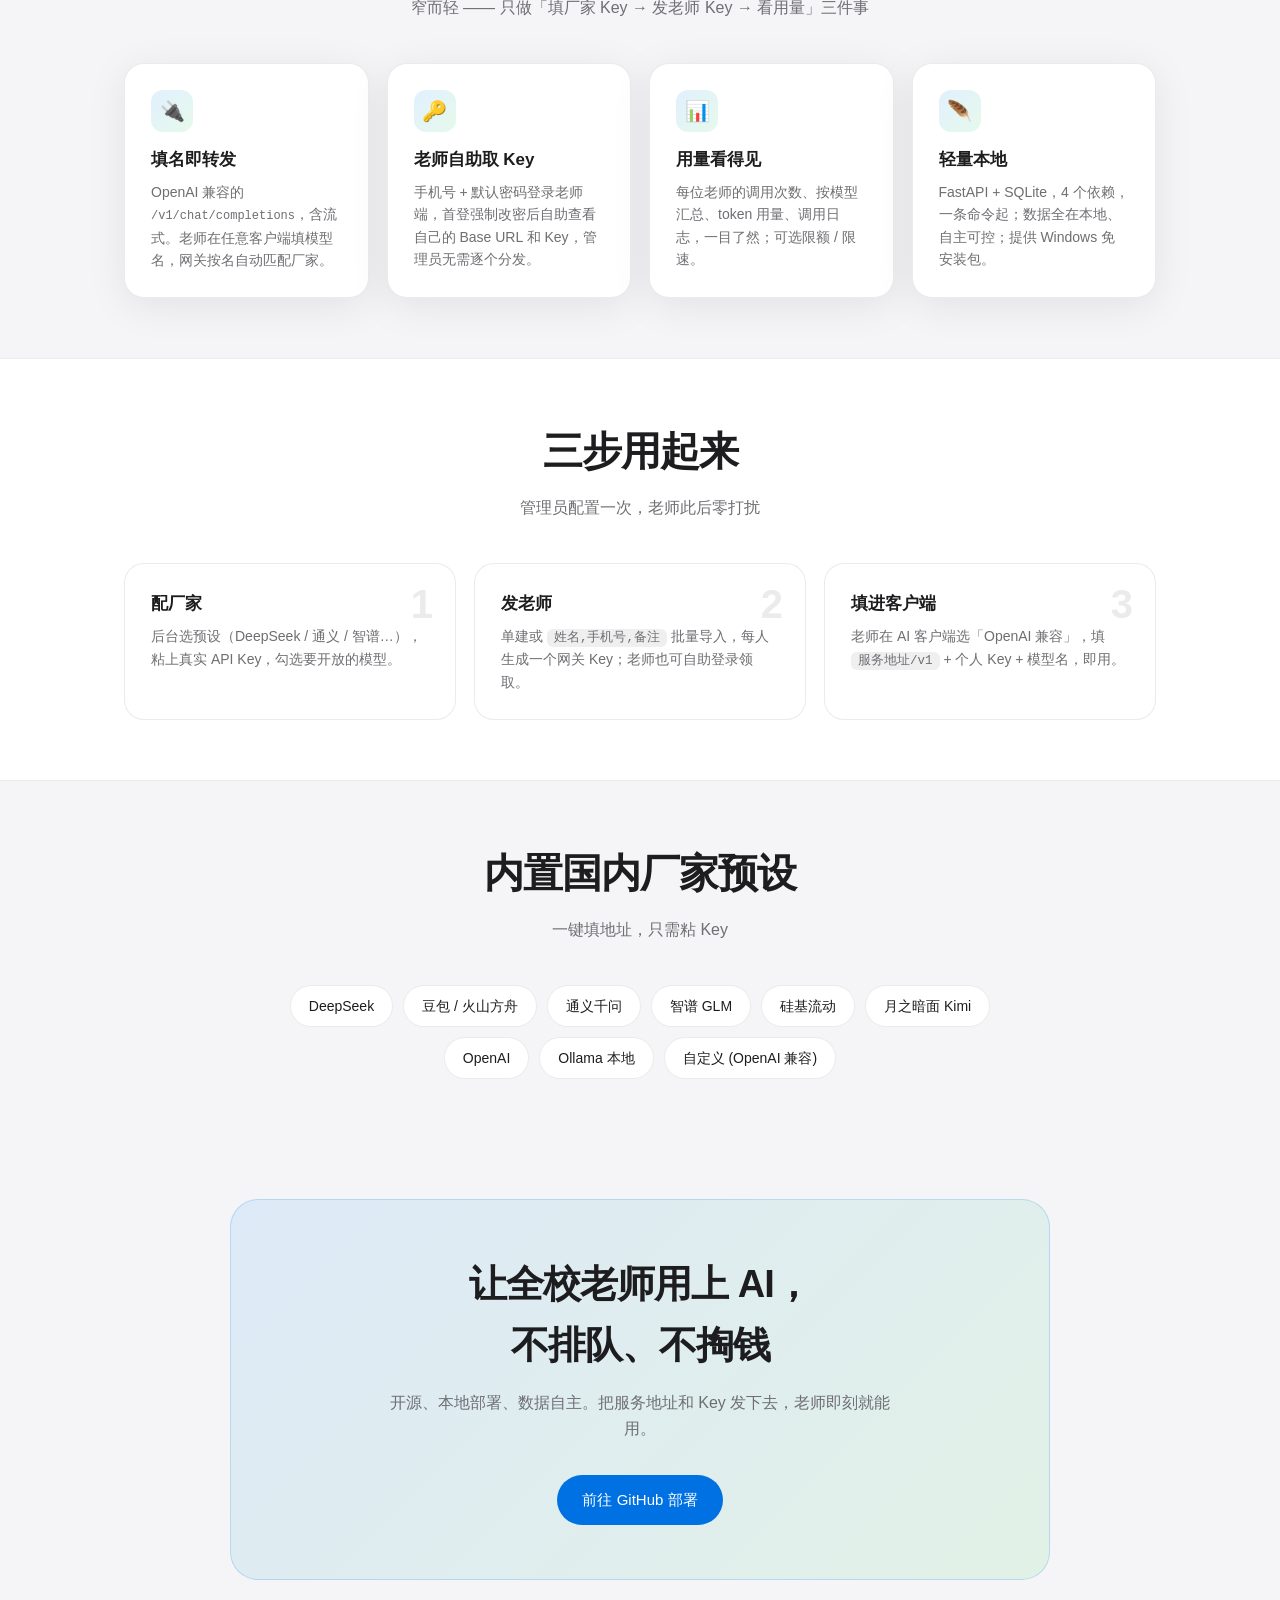
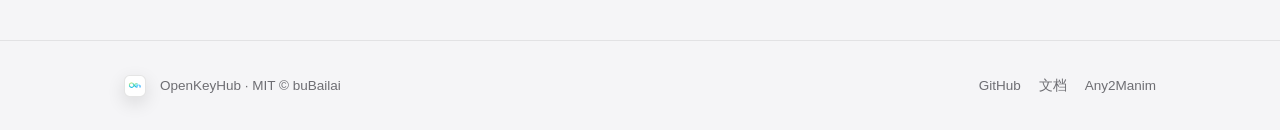
==== commit cd70e71a: "logo 白底修正：去掉 padding+contain（会让图标不显示），改 cover，OKh 在白底上清晰可见" ====
--- a/docs/index.html
+++ b/docs/index.html
@@ -24,7 +24,7 @@
   background:var(--bg);color:var(--ink);-webkit-font-smoothing:antialiased;line-height:1.6;overflow-x:hidden}
 a{color:inherit;text-decoration:none}
 .wrap{max-width:1080px;margin:0 auto;padding:0 24px}
-.logo-dot{width:var(--s,40px);height:var(--s,40px);border-radius:26%;object-fit:contain;display:block;padding:10%;
+.logo-dot{width:var(--s,40px);height:var(--s,40px);border-radius:26%;object-fit:cover;display:block;
   background:#fff;border:1px solid rgba(0,0,0,.1);box-shadow:0 6px 18px rgba(0,0,0,.12)}
 
 /* nav */
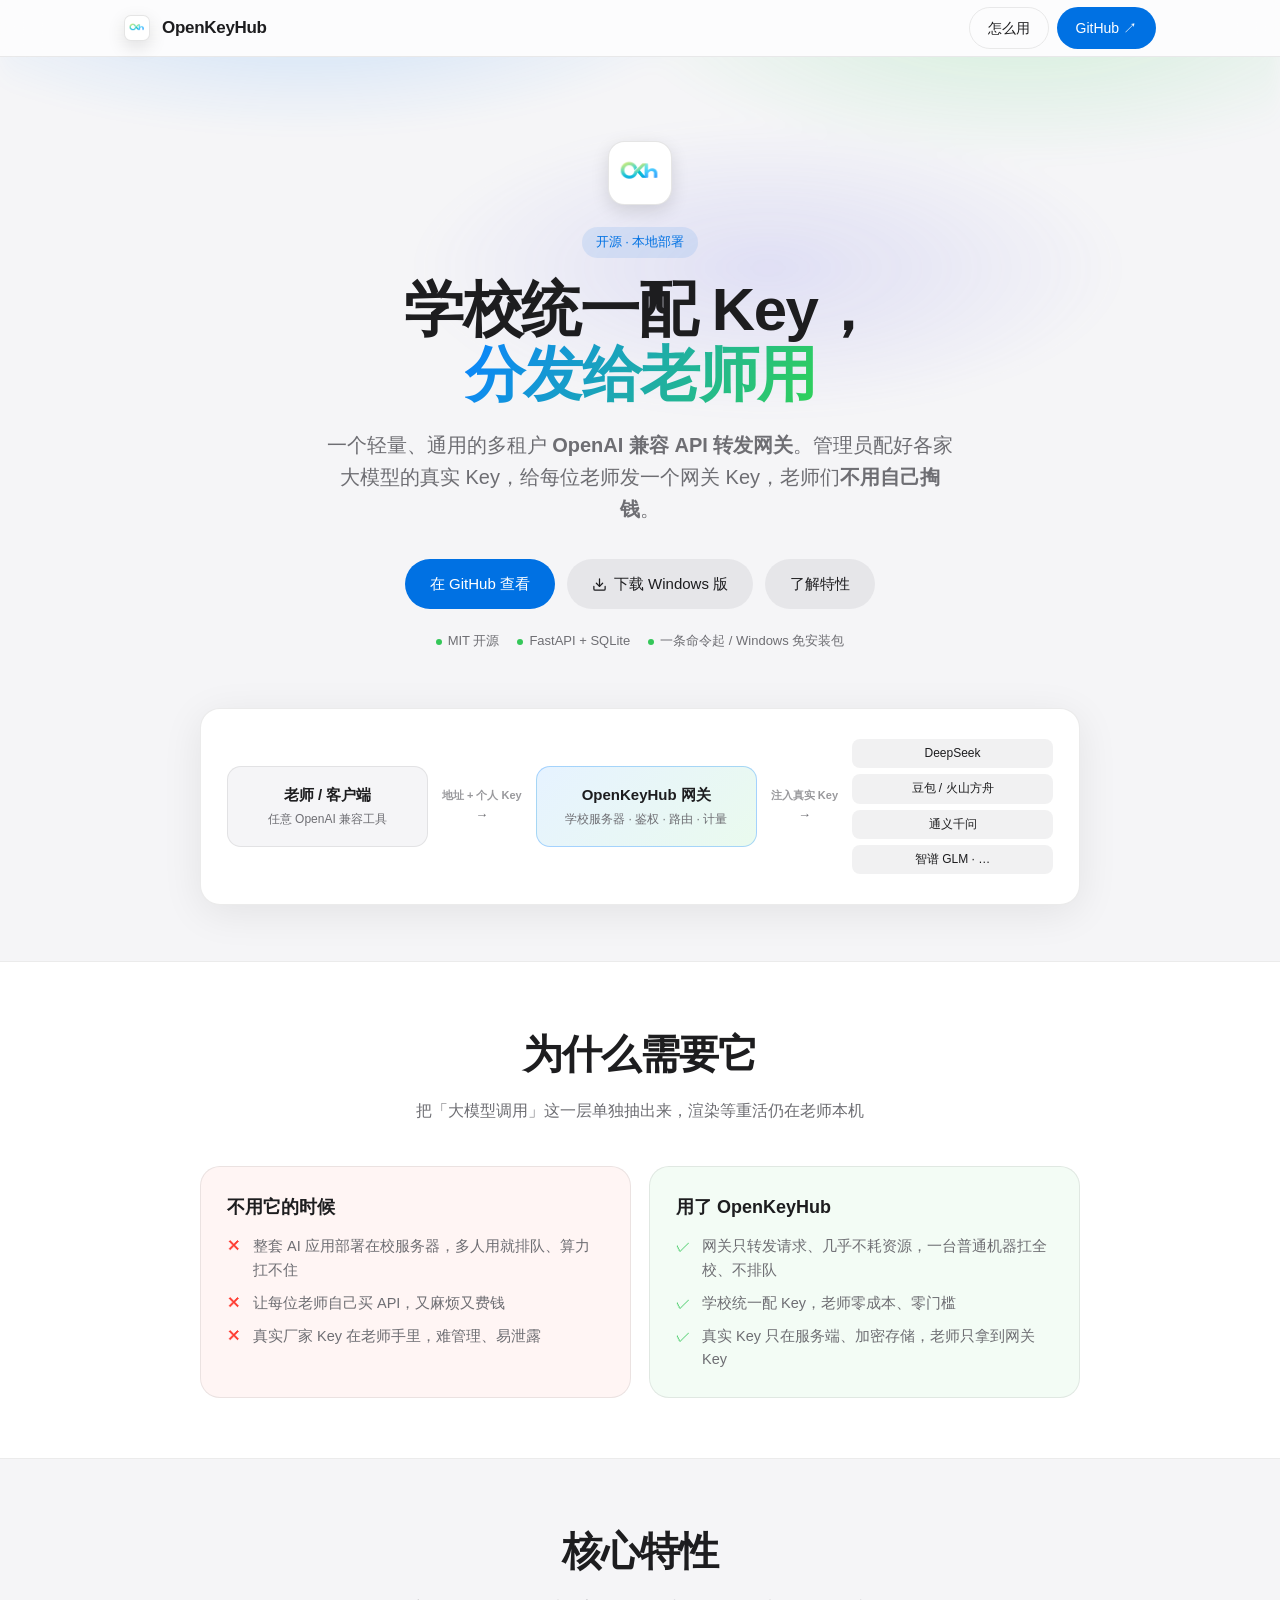
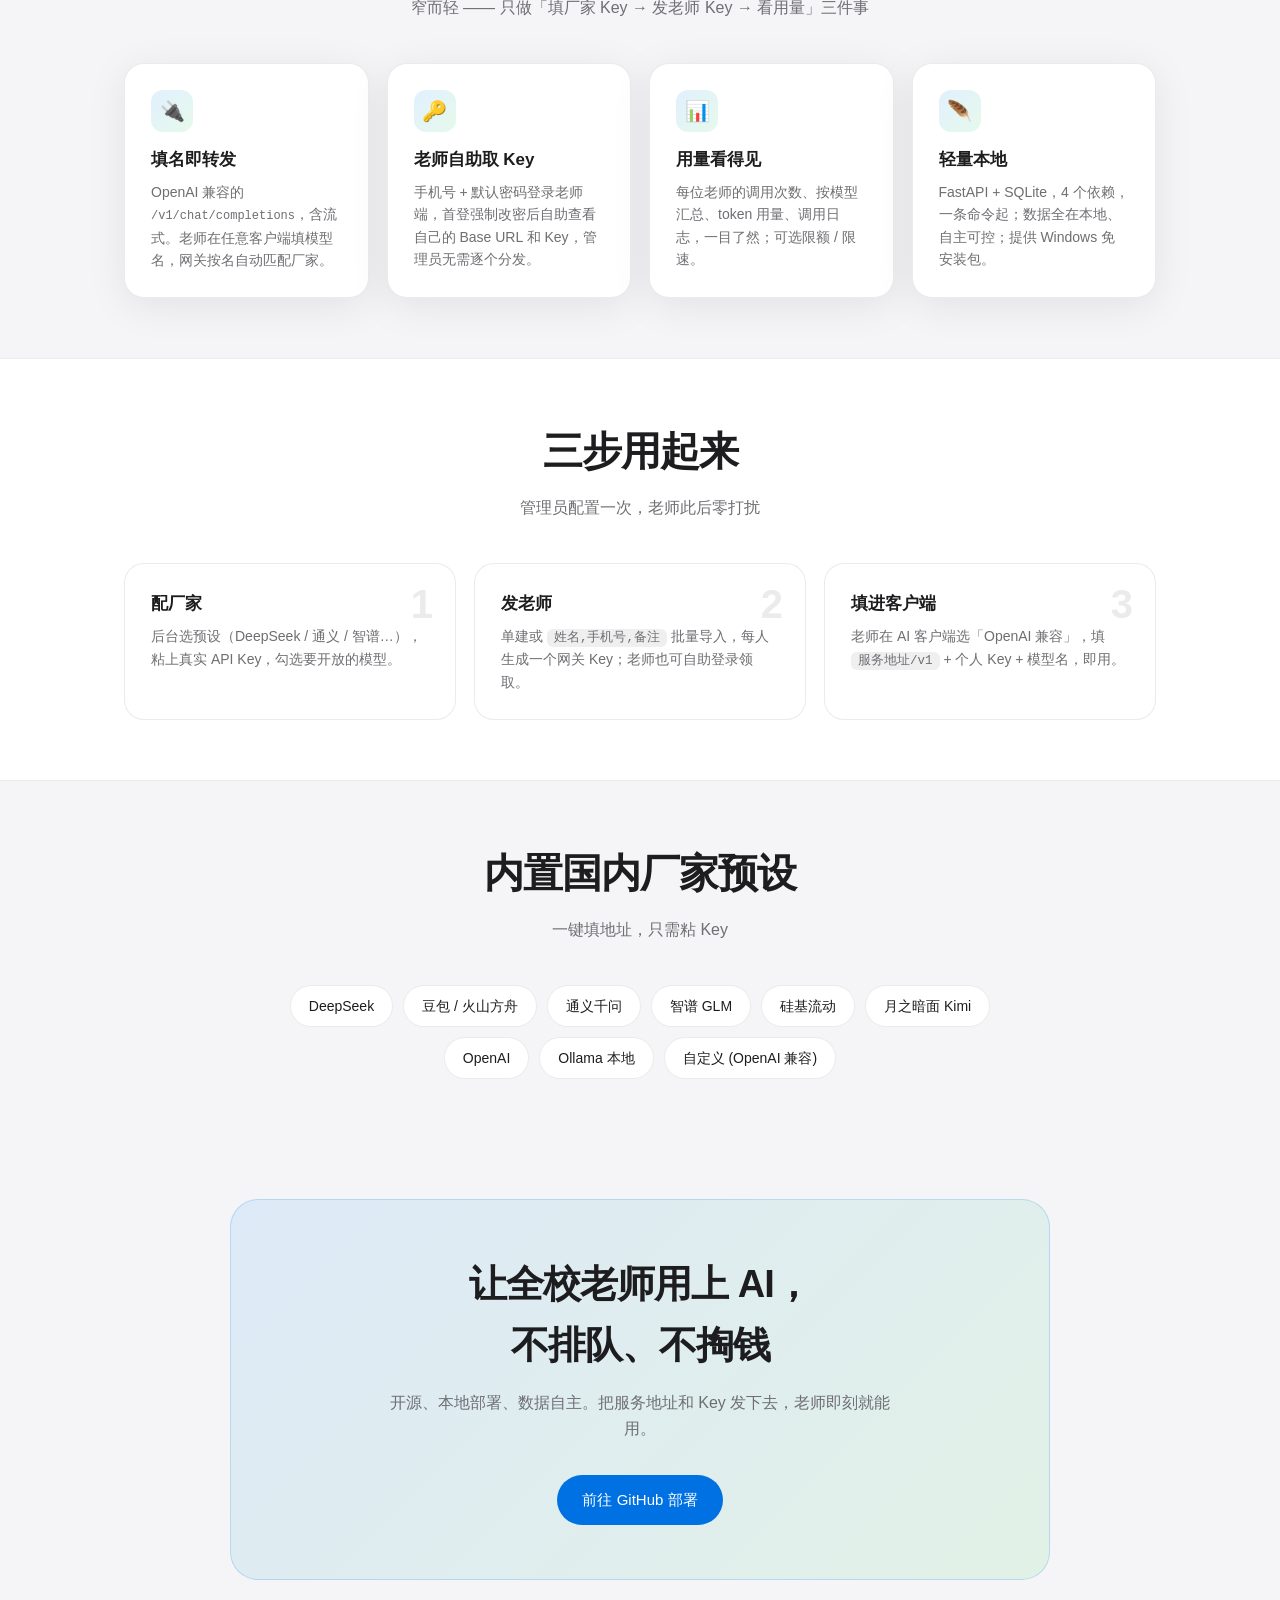
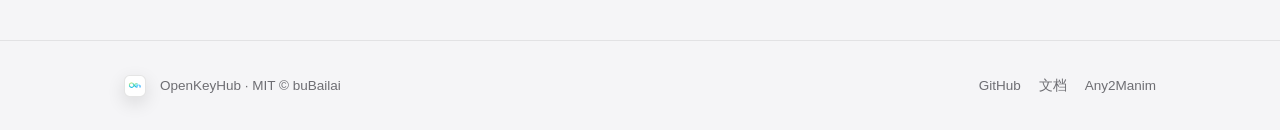
==== commit 6ef9ae0b: "v1.1.0：在线更新 - 后台新增「更新」页：检查 / 下载（进度条）/ 一键重启升级 - 扁平目录白名单升级：只换 backend/frontend/CHANGELOG，data/ 数据与 .en" ====
--- a/docs/index.html
+++ b/docs/index.html
@@ -159,6 +159,7 @@
     <p class="lead">一个轻量、通用的多租户 <b>OpenAI 兼容 API 转发网关</b>。管理员配好各家大模型的真实 Key，给每位老师发一个网关 Key，老师们<b>不用自己掏钱</b>。</p>
     <div class="cta">
       <a class="btn primary" href="https://github.com/buBailai/OpenKeyHub" target="_blank">在 GitHub 查看</a>
+      <a class="btn ghost" href="http://121.199.56.216/openkeyhub/downloads/OpenKeyHub-Win-v1.1.0.zip" download><svg viewBox="0 0 24 24" width="15" height="15" fill="none" stroke="currentColor" stroke-width="2" stroke-linecap="round" stroke-linejoin="round"><path d="M21 15v4a2 2 0 0 1-2 2H5a2 2 0 0 1-2-2v-4"/><polyline points="7 10 12 15 17 10"/><line x1="12" y1="15" x2="12" y2="3"/></svg> 下载 Windows 版</a>
       <a class="btn ghost" href="#features">了解特性</a>
     </div>
     <div class="meta">
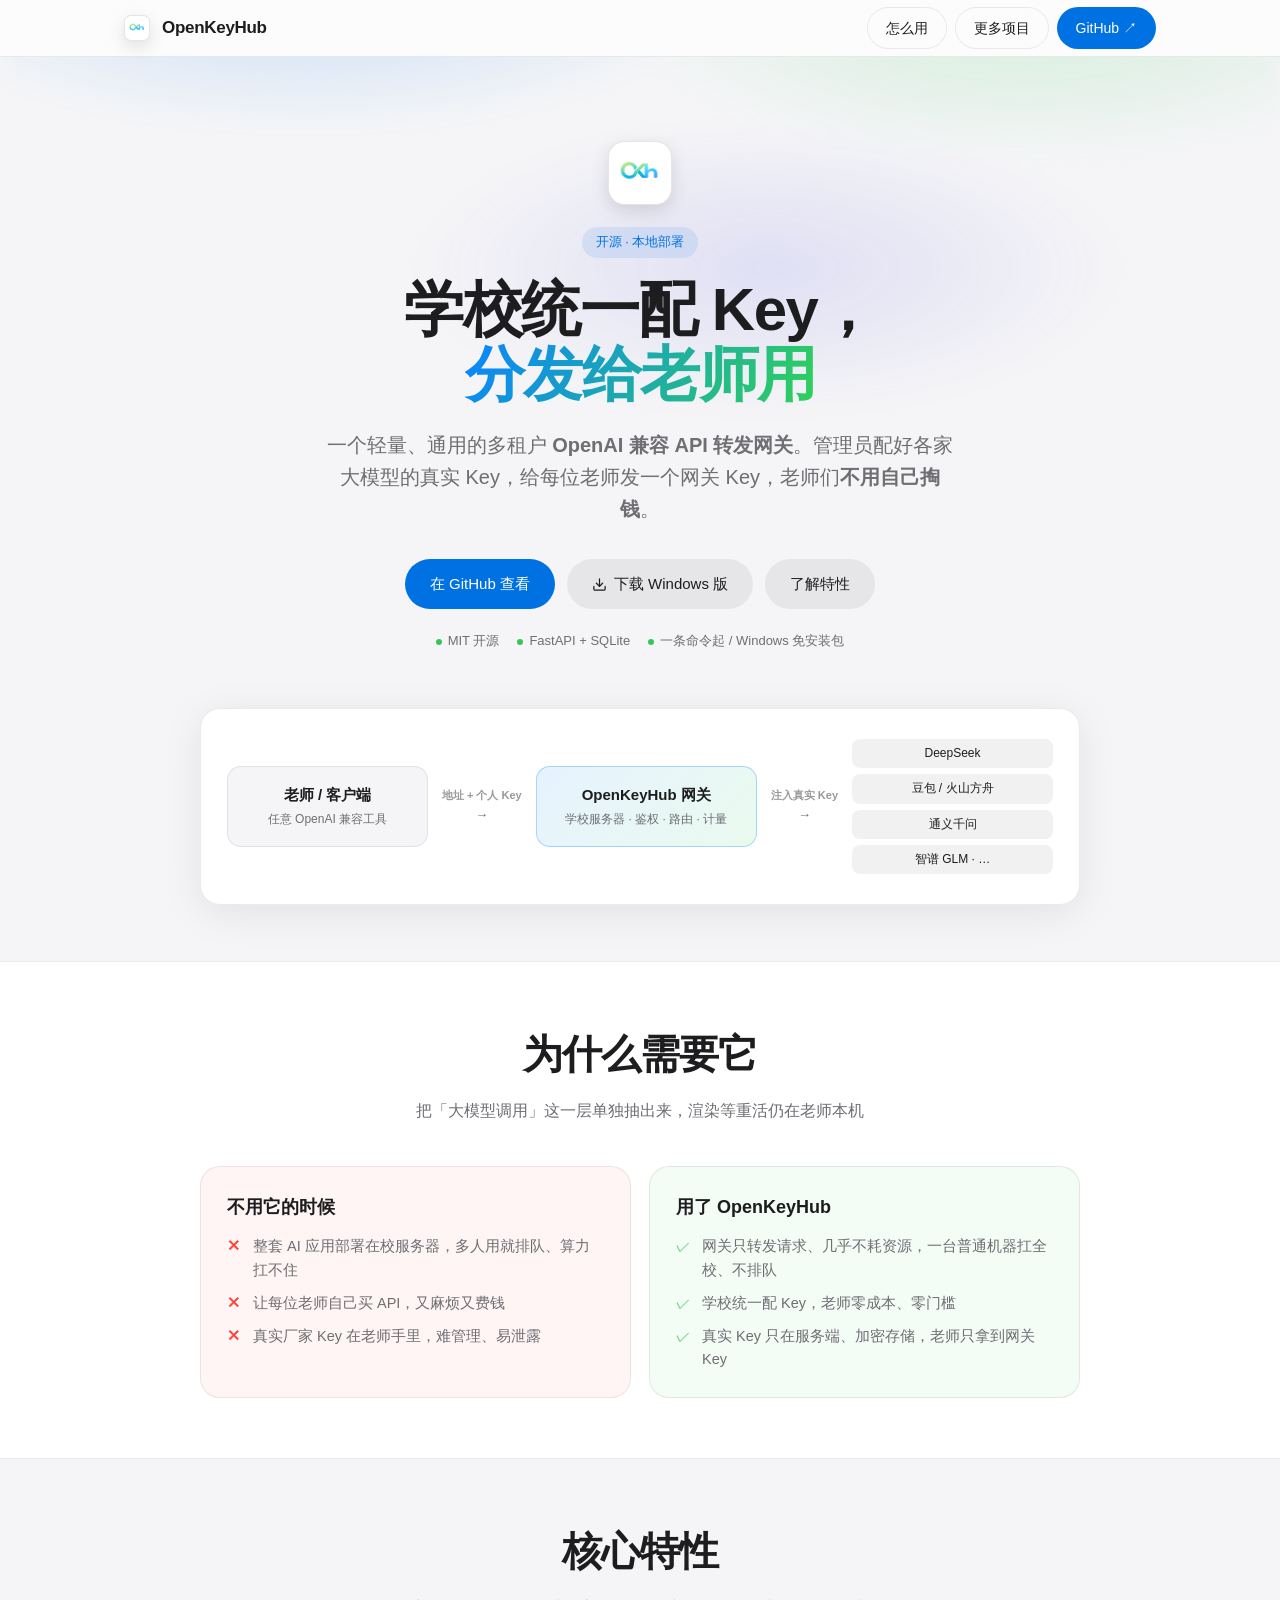
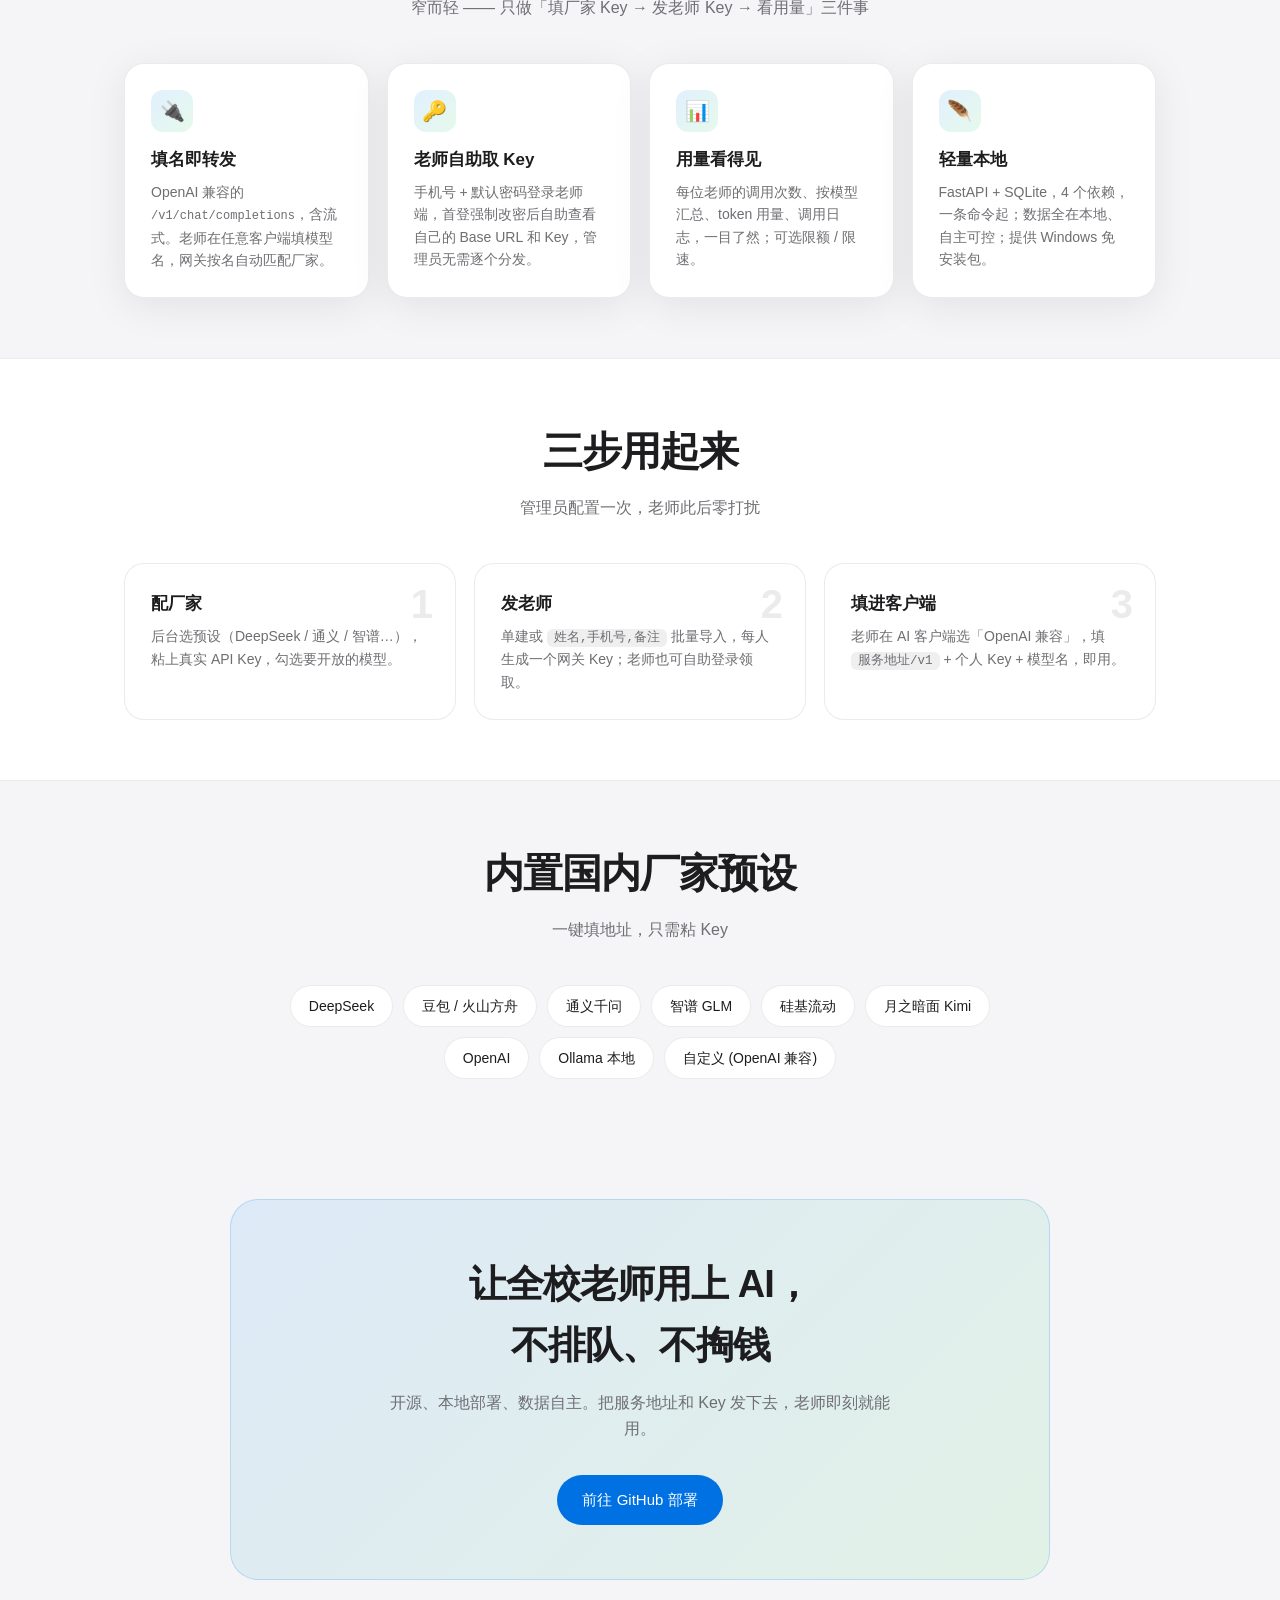
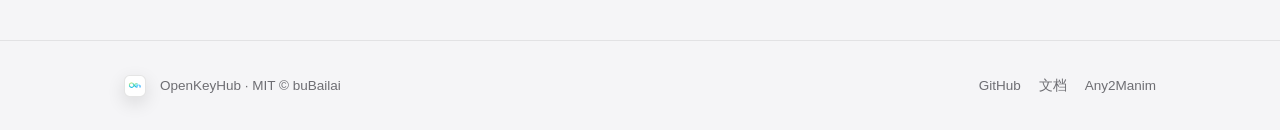
==== commit 25aa9d30: "落地页导航新增「更多项目」按钮，跳转 buBailai 主页 Co-Authored-By: Claude Fable 5 <noreply@anthropic.com>" ====
--- a/docs/index.html
+++ b/docs/index.html
@@ -146,6 +146,7 @@
     <b>OpenKeyHub</b>
     <div class="sp">
       <a class="btn line" href="#how">怎么用</a>
+      <a class="btn line" href="https://bubailai.top/">更多项目</a>
       <a class="btn primary" href="https://github.com/buBailai/OpenKeyHub" target="_blank">GitHub ↗</a>
     </div>
   </div>
@@ -159,7 +160,7 @@
     <p class="lead">一个轻量、通用的多租户 <b>OpenAI 兼容 API 转发网关</b>。管理员配好各家大模型的真实 Key，给每位老师发一个网关 Key，老师们<b>不用自己掏钱</b>。</p>
     <div class="cta">
       <a class="btn primary" href="https://github.com/buBailai/OpenKeyHub" target="_blank">在 GitHub 查看</a>
-      <a class="btn ghost" href="http://121.199.56.216/openkeyhub/downloads/OpenKeyHub-Win-v1.1.0.zip" download><svg viewBox="0 0 24 24" width="15" height="15" fill="none" stroke="currentColor" stroke-width="2" stroke-linecap="round" stroke-linejoin="round"><path d="M21 15v4a2 2 0 0 1-2 2H5a2 2 0 0 1-2-2v-4"/><polyline points="7 10 12 15 17 10"/><line x1="12" y1="15" x2="12" y2="3"/></svg> 下载 Windows 版</a>
+      <a class="btn ghost" href="http://121.199.56.216/openkeyhub/downloads/OpenKeyHub-Win-v1.1.1.zip" download><svg viewBox="0 0 24 24" width="15" height="15" fill="none" stroke="currentColor" stroke-width="2" stroke-linecap="round" stroke-linejoin="round"><path d="M21 15v4a2 2 0 0 1-2 2H5a2 2 0 0 1-2-2v-4"/><polyline points="7 10 12 15 17 10"/><line x1="12" y1="15" x2="12" y2="3"/></svg> 下载 Windows 版</a>
       <a class="btn ghost" href="#features">了解特性</a>
     </div>
     <div class="meta">
